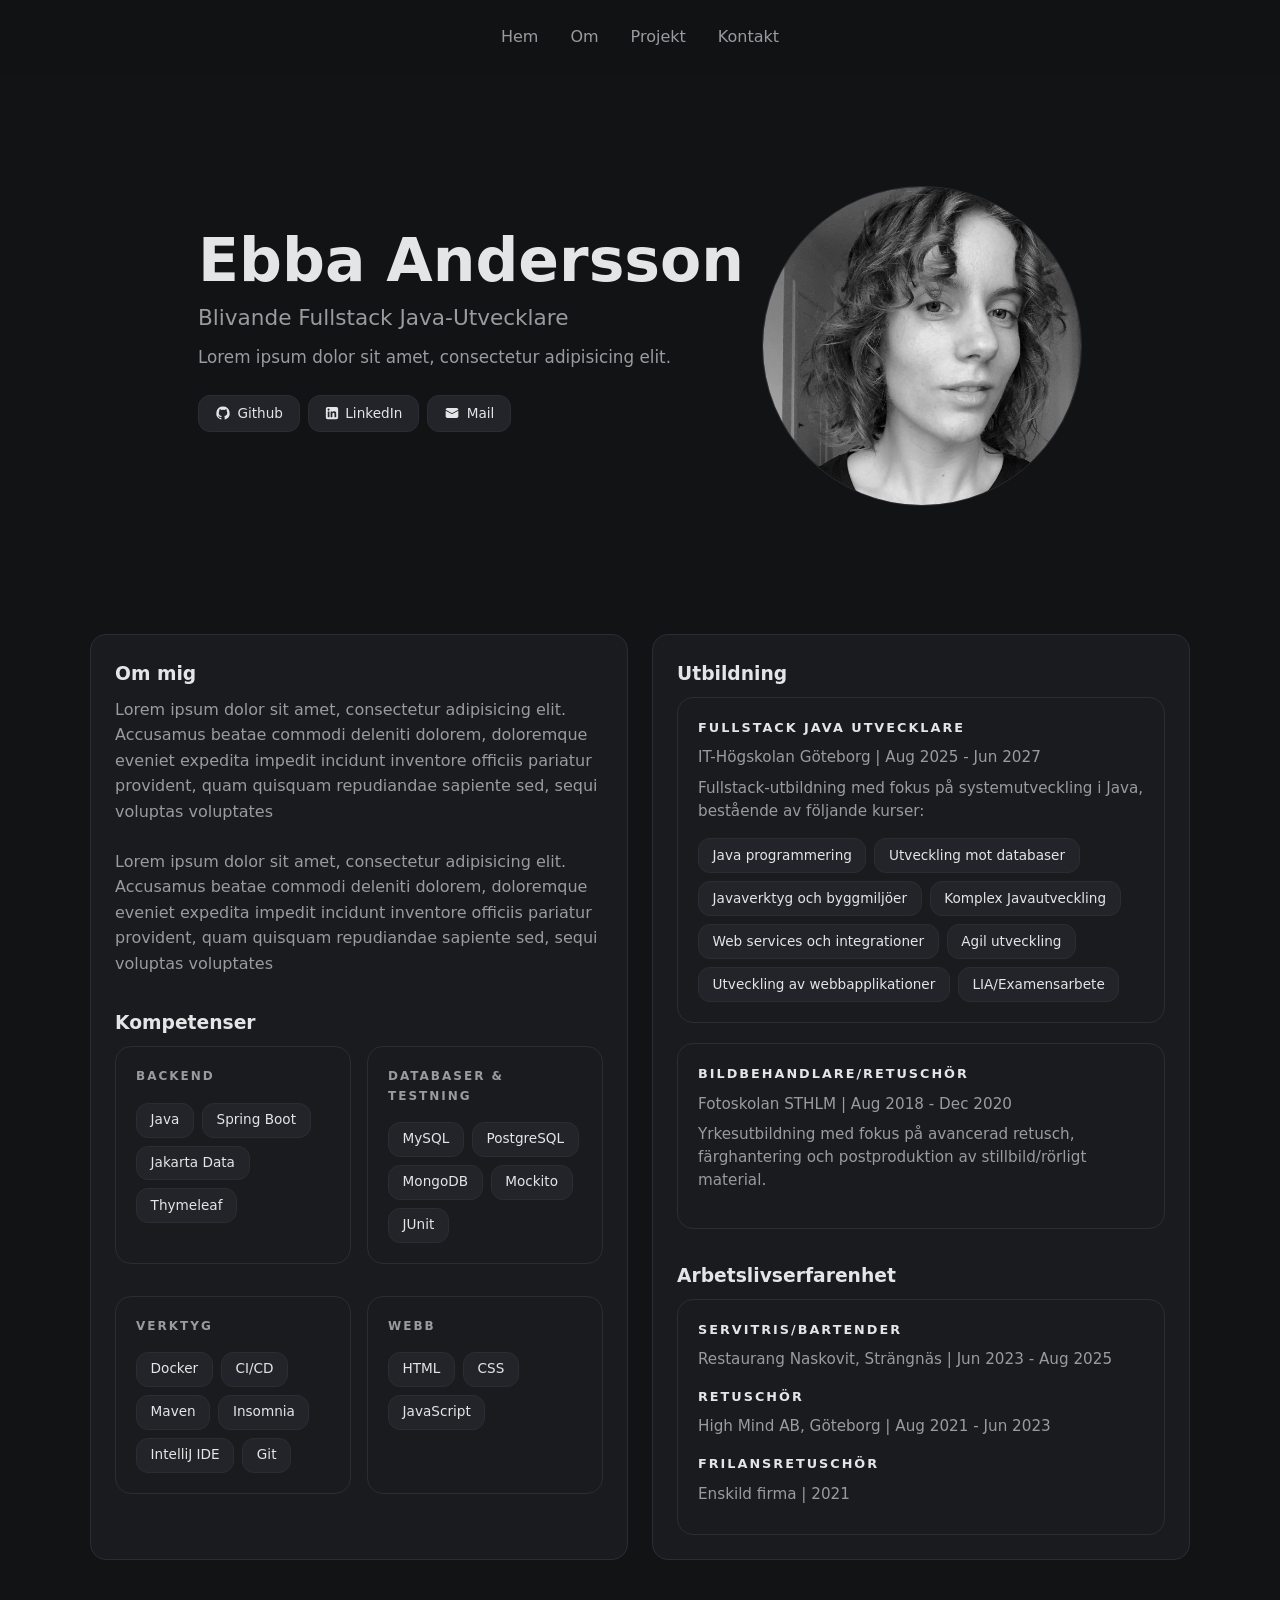
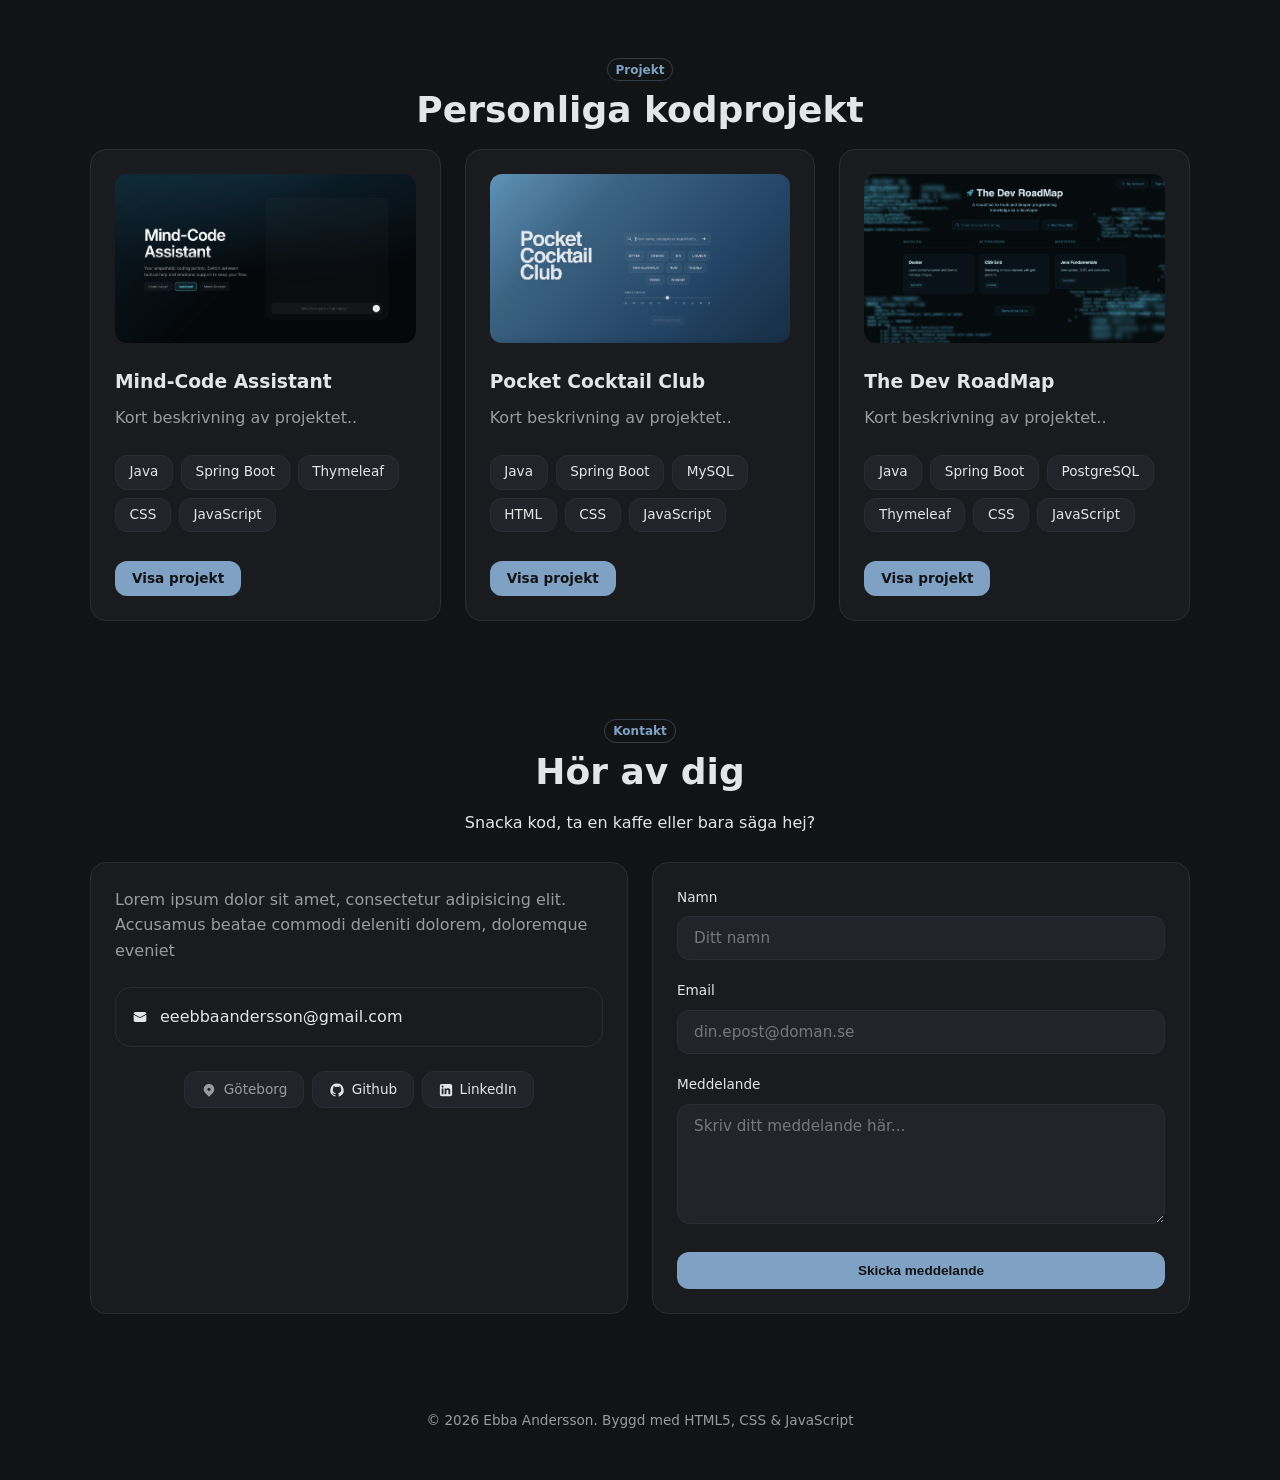
==== index.html @ 7ce4b530 "styling: Add profile picture, blue accent color and adjust layout to better fit each device" ====
<!DOCTYPE html>
<html lang="sv">
<head>
    <meta charset="UTF-8">
    <meta name="viewport" content="width=device-width, initial-scale=1.0">
     <link rel="stylesheet" type="text/css" href="css/index.css">
     <script src="js/script.js" defer></script>
    <title>Ebba Andersson | Portfolio</title>
</head>
<body>

      <!-- NAVIGATION -->
    <header class="main-header">
        <nav>
                <a href="#hero">Hem</a>
                <a href="#about">Om</a>
                <a href="#projects">Projekt</a>
                <a href="#contact">Kontakt</a>
        </nav>
    </header>
      

    <main>
    <!-- HERO SECTION -->
<section id="hero">
    <div class="hero-container">

        <!-- HERO INFO -->
        <div class="hero-info">
            <h1>Ebba Andersson</h1>
            <h3 class="hero-title">Blivande Fullstack Java-Utvecklare</h3>
            <p>Lorem ipsum dolor sit amet, consectetur adipisicing elit.</p>
            
            <div class="hero-links">
                <a href="https://github.com/eeebbaandersson" target="_blank" rel="noopener" class="btn">
                    <span class="github-icon"></span>
                    <span>Github</span>
                </a>
                <a href="https://www.linkedin.com/in/ebba-andersson-80769a1a0/" target="_blank" rel="noopener" class="btn">
                    <span class="linkedIn-icon"></span>
                    <span>LinkedIn</span>
                </a>
                <a href="mailto:eeebbaandersson@gmail.com" class="btn">
                    <span class="mail-icon"></span>
                    <span>Mail</span>
                </a>
            </div>
        </div>

        <!-- HERO IMAGE-->
        <div class="hero-img">
            <img src="./images/IMG_0667.jpeg" alt="Ebba Andersson">
        </div>
    </div>
</section>
    

    <!-- PROFILE / SKILLS -->
    <section id="about">
        <div class="about-grid">

            <div class="about-container">

            <!-- Profile-->
            <article class="about-card">
                <h3>Om mig</h3>
                <p>Lorem ipsum dolor sit amet, consectetur adipisicing elit. Accusamus beatae commodi deleniti dolorem, doloremque eveniet expedita impedit incidunt inventore officiis pariatur provident, quam quisquam repudiandae sapiente sed, sequi voluptas voluptates</p>
                
                <p>Lorem ipsum dolor sit amet, consectetur adipisicing elit. Accusamus beatae commodi deleniti dolorem, doloremque eveniet expedita impedit incidunt inventore officiis pariatur provident, quam quisquam repudiandae sapiente sed, sequi voluptas voluptates</p>
            </article>

    
             <!-- Färdigheter/Techstack-->
              <h3>Kompetenser</h3>
            <div class="skills-wrapper">
            
                <article class="skill-category">
                    <h4>Backend</h4>
                    <ul class="tag-list">
                        <li>Java</li>
                        <li>Spring Boot</li>
                        <li>Jakarta Data</li>
                        <li>Thymeleaf</li>
                    </ul>
                </article>

                <article class="skill-category">
                    <h4>Databaser & Testning</h4>
                    <ul class="tag-list">
                        <li>MySQL</li>
                        <li>PostgreSQL</li>
                        <li>MongoDB</li>
                         <li>Mockito</li>
                        <li>JUnit</li>
                    </ul>
                </article>

                <article class="skill-category">
                    <h4>Verktyg</h4>
                    <ul class="tag-list">
                        <li>Docker</li>
                        <li>CI/CD</li>
                        <li>Maven</li>
                        <li>Insomnia</li>
                        <li>IntelliJ IDE</li>
                         <li>Git</li>
                    </ul>
                </article>

                 <article class="skill-category">
                    <h4>Webb</h4>
                    <ul class="tag-list">
                        <li>HTML</li>
                        <li>CSS</li>
                         <li>JavaScript</li>
                    </ul>
                </article>

            </div>
        </div>

         <!-- Utbildning -->
            <div class="about-container">
                <h3>Utbildning</h3>

                <article class="education-card">
                 <h4>Fullstack Java Utvecklare</h4>
                 <p class="education-title">IT-Högskolan Göteborg | Aug 2025 - Jun 2027</p>
                 <p class="education-desc">Fullstack-utbildning med fokus på systemutveckling i Java, bestående av följande kurser:
                 </p>

                 <ul class="tag-list">
                    <li>Java programmering</li>
                    <li>Utveckling mot databaser</li>
                    <li>Javaverktyg och byggmiljöer</li>
                    <li>Komplex Javautveckling</li>
                    <li>Web services och integrationer</li>
                    <li>Agil utveckling</li>
                    <li>Utveckling av webbapplikationer</li>
                
                    <li>LIA/Examensarbete</li>
                 </ul>
               </article>
                
               <article class="education-card">
                <h4>Bildbehandlare/Retuschör</h4>
                <p class="education-title">Fotoskolan STHLM | Aug 2018 - Dec 2020</p>
                <p class="education-desc">Yrkesutbildning med fokus på avancerad retusch, färghantering och postproduktion av stillbild/rörligt material. </p>
               </article>

                <h3>Arbetslivserfarenhet</h3>
                
                <article class="work-card">
                    <div class="work-item">
                        <h4>Servitris/Bartender</h4>
                        <p class="work-desc">Restaurang Naskovit, Strängnäs | Jun 2023 - Aug 2025</p>
                    </div>
                    <div class="work-item">
                        <h4>Retuschör</h4>
                        <p class="work-desc">High Mind AB, Göteborg | Aug 2021 - Jun 2023</p>
                    </div>
                    <div class="work-item">
                        <h4>Frilansretuschör</h4>
                        <p class="work-desc">Enskild firma | 2021</p>
                    </div>
                </article> 
          </div>
            
        </div>
    </section>

    <!-- PROJECTS -->
    <section id="projects">
        <p class="section-badge">Projekt</p>
        <h2>Personliga kodprojekt</h2>
    <div id="project-grid" class="project-grid">
        
    </div> 
    </section>

    <!-- CONTACT -->
    <section id="contact">
        <p class="section-badge">Kontakt</p>
        <h2>Hör av dig</h2>
        <p>Snacka kod, ta en kaffe eller bara säga hej?</p>
        <br>
        <div class="contact-container">

            <div class="contact-card">
                <p>Lorem ipsum dolor sit amet, consectetur adipisicing elit. Accusamus beatae commodi deleniti dolorem, doloremque eveniet</p>

                <a href="mailto:eeebbaandersson@gmail.com" class="info-container mail-link">
                   <span class="mail-icon"></span>
                   <span>eeebbaandersson@gmail.com</span>
                </a>
                   
             <div class="contact-links">
                <span class="location-tag">
                <span class="location-icon"></span>
                <span>Göteborg</span>
                 </span>
               <a href="https://github.com/eeebbaandersson" target="_blank" rel="noopener" class="btn">
                <span class="github-icon"></span>
                <span>Github</span>
                </a>
               <a href="https://www.linkedin.com/in/ebba-andersson-80769a1a0/" target="_blank" rel="noopener" class="btn">
                <span class="linkedIn-icon"></span>
                <span>LinkedIn</span>
             </a>

             </div>
        </div>
            
            <div class="contact-card">
                <form id="contact-form" class="contact-form" novalidate>
                    <div class="form-group">
                        <label for="name">Namn</label>
                        <input type="text" id="name" placeholder="Ditt namn">
                        <span class="error-message" id="name-message"></span>
                    </div>

                    <div class="form-group">
                        <label for="email">Email</label>
                        <input type="email" id="email" name="email" placeholder="din.epost@doman.se">
                        <span class="error-message" id="email-error"></span>
                    </div>

                    <div class="form-group">
                        <label for="message">Meddelande</label>
                        <textarea id="message" name="message" rows="5" placeholder="Skriv ditt meddelande här..."></textarea>
                         <span class="error-message" id="message-error"></span>
                    </div>

                    <button type="submit" class="btn">Skicka meddelande</button>
                </form>
            </div>
            
        </div>
    </section>

    </main>

   
    <footer>
        <p>&copy; 2026 Ebba Andersson. Byggd med HTML5, CSS & JavaScript</p>
    </footer>


    <script src="js/main.js"></script>
</body>
</html>
---- css/index.css ----
:root {
    --bg-main: #121315;        
    --bg-card: #1a1b1e;         
    --bg-tag: #22242a;          
    --text-primary: #e4e5e7;    
    --text-muted: #9a9b9e;      
    --border-subtle: #2b2d33;   
    --border-accent: #3b3d45;  
    
    --accent-blue: #7EA1C4;
    --accent-blue-hover: #98B8DB;
    
    --border-radius-card: 16px;
    --border-radius-tag: 12px;
    --font-main: 'Inter', system-ui, -apple-system, sans-serif;
}

* {
    box-sizing: border-box;
    margin: 0;
    padding: 0;
}

html {
    scroll-behavior: smooth;
    scroll-padding-top: 180px;
}

body {
    width: 100%;
    background-color: var(--bg-main);
    color: var(--text-primary);
    font-family: var(--font-main);
    line-height: 1.6;   
}

h2 {
    font-size: 2.25rem;
    margin-bottom: 10px;
}

h3 {
    margin-bottom: 0.5rem;
}


section {
    padding: 3rem 1rem;
    text-align: center;
}

.main-header {
    position: sticky;
    top: 0;
    z-index: 100;

    background-color: rgba(18, 19, 21, 0.85);
    backdrop-filter: blur(8px);
    -webkit-backdrop-filter: blur(8px);
}


nav {
    display: flex;
    flex-direction: column;
    align-items: center;
    gap: 0.75rem;
    padding: 1.5rem 0;
}

nav a {
    text-decoration: none;   
    font-size: 1rem;
    color: var(--text-muted);
    transition: color 0.2s ease;
}

nav a:hover {
    color: var(--accent-blue);
}


.hero-container {
    width: 90%;
    max-width: 1100px;
    margin: 0px auto;
    padding: 2rem 0;
    display: flex;
    flex-direction: column;
    align-items: center;
    gap: 2rem;
    text-align: center;
}

.hero-info {
    width: 100%;
}

.hero-container h1 {
    font-size: 3rem;
    margin-bottom: 0.25rem;
}

.hero-container h3 {
    color: var(--text-muted);
    font-weight: 500;
}

.hero-container p {
    color: var(--text-muted);
}

.hero-links {
    display: flex;
    flex-wrap: wrap;
    justify-content: center;
    margin-top: 1.5rem;
    gap: 0.5rem;
}

.hero-img {
    display: flex;
    justify-content: center;
    align-items: center;
    flex-shrink: 0;
    margin-bottom: -2rem;
}

.hero-img img {
    width: 220px;
    height: 220px;
    object-fit: cover;
    object-position: top center;
    border-radius: 50%;
    border: 1px solid var(--border-subtle);
    flex-shrink: 0;
}


.btn, .location-tag, .project-link {
    display: inline-flex;
    align-items: center;
    justify-content: center;
    gap: 0.4rem;
    padding: 0.6rem 1rem;
    background-color: var(--bg-tag);
    color: var(--text-primary);
    border: 1px solid var(--border-subtle);
    border-radius: var(--border-radius-tag);
    text-decoration: none;
    font-size: 0.85rem;
    font-weight: 500;
    line-height: 1;
    transition: all 0.2s ease;
}

.project-card {
    display: flex;
    flex-direction: column;
}

.project-link {
    background-color: var(--accent-blue);
    color: #121315;
    border: 1px solid transparent;
    font-weight: 600;
    margin-top: auto;
    align-self: flex-start;
    margin-top: 1.8rem;
}

.project-link:hover {
    background-color: var(--accent-blue-hover);
    border-color: transparent;
    transition: all 0.2s ease;
}

.section-badge {
    display: inline-block;
    align-items: center;
    justify-content: center;
    padding: 0.3rem 0.5rem;
    background-color: transparent;
    color: var(--accent-blue);
    border: 1px solid var(--border-subtle);
    border-color: rgba(126, 161, 196, 0.3);
    border-radius: 9999px;
    font-size: 0.75rem;
    font-weight: 600;
    line-height: 1;
    cursor: default;
}

.location-tag {
    cursor: default;
    color: var(--text-muted);
}

.location-icon {
     display: block;
    width: 16px;
    height: 16px;
    flex-shrink: 0;
    background-color: var(--text-muted);
    mask: url('../icons/location.svg') no-repeat center;
    -webkit-mask: url('../icons/location.svg') no-repeat center;
    mask-size: contain;
}

.github-icon {
    display: block;
    width: 16px;
    height: 16px;
    flex-shrink: 0;
    background-color: var(--text-primary);
    mask: url('../icons/github.svg') no-repeat center;
    -webkit-mask: url('../icons/github.svg') no-repeat center;
    mask-size: contain;
}

.linkedIn-icon {
    display: block;
    width: 14px;
    height: 14px;
    flex-shrink: 0;
    background-color: var(--text-primary);
    mask: url('../icons/linkedIn.svg') no-repeat center;
    -webkit-mask: url('../icons/linkedIn.svg') no-repeat center;
    mask-size: contain;
}

.mail-icon {
       display: block;
    width: 16px;
    height: 16px;
    flex-shrink: 0;
    background-color: var(--text-primary);
    mask: url('../icons/mail.svg') no-repeat center;
     -webkit-mask: url('../icons/mail.svg') no-repeat center;
    mask-size: contain;
}

.btn:hover {
    border-color: var(--text-muted);
    background-color: #2a2c34;
    transition: all 0.2s ease;
}


.about-grid, .project-grid, .contact-container {
    width: 90%;
    max-width: 500px;
    margin: 0 auto;
    display: grid;
    grid-template-columns: 1fr;
    text-align: left;
    gap: 1.5rem;
}

.about-container, .project-card, .contact-card {
    background-color: var(--bg-card);
    border: 1px solid var(--border-subtle);
    padding: 1.5rem;
    border-radius: var(--border-radius-card);
}

.about-container h3:not(:first-child) {
    margin-top: 2rem;
}


.about-card p, .project-card p, .contact-card p {
     color: var(--text-muted);
     margin-bottom: 1.5rem;
}


.skill-category {
    background-color: transparent;
    border: 1px solid var(--border-subtle);
    border-radius: var(--border-radius-card);
    padding: 1.25rem;
    margin-bottom: 1rem; 
}

.skill-category h4 {
    font-size: 0.75rem;
    text-transform: uppercase;
    letter-spacing: 2px;
    color: var(--text-muted);
    margin-bottom: 1rem;
    font-weight: 600;
}

.skill-category:hover, .education-card:hover, .work-card:hover, .project-card:hover {
    border-color: var(--text-muted);
    transition: all 0.2s ease;
}

.tag-list {
    list-style: none;
    display: flex;
    flex-wrap: wrap;
    gap: 0.5rem;
}

.tag-list li {
    background-color: var(--bg-tag);
    color: var(--text-primary);
    border: 1px solid var(--border-subtle);
    padding: 0.35rem 0.85rem;
    border-radius: var(--border-radius-tag);
    font-size: 0.85rem;
    font-weight: 500;
}



.education-wrapper h3 {
    margin-bottom: 1.25rem;
}

.education-card, .work-card {
    background-color: transparent;
    border: 1px solid var(--border-subtle);
    border-radius: var(--border-radius-card);
    padding: 1.25rem;
    margin-bottom: 1.25rem;
}


.education-card:last-child,
.work-card:last-child {
    margin-bottom: 0;
}

.education-card h4, .work-card h4 {
    font-size: 0.8rem;
    text-transform: uppercase;
    letter-spacing: 2px;
    color: var(--text-primary);
    margin-bottom: 0.5rem;
    font-weight: 600;
}


.education-title, .work-desc {
    font-size: 0.95rem;
    color: var(--text-muted);
    margin-bottom: 0.5rem; 
    line-height: 1.5;  
}

.education-desc {
    font-size: 0.95rem;
     color: var(--text-muted);
    margin-bottom: 1rem; 
    line-height: 1.5;
}

.work-item {
    margin-bottom: 1rem;
}

.work-item:last-child {
    margin-bottom: 0;
}

.education-card:hover .education-title,
.work-card:hover .work-desc {
    color: var(--accent-blue);
    transition: color 0.2s ease;
}

.project-image-card {
    width: 100%;
    aspect-ratio: 16 / 9;
    border-radius: var(--border-radius-tag);
    overflow: hidden;
    background-color: var(--bg-tag);
    margin-bottom: 1.5rem;
}

.project-image-card img {
    width: 100%;
    height: 100%;
    object-fit: cover;
    object-position: top center;
    display: block;
}


.form-group {
    display: flex;
    flex-direction: column;
    margin-bottom: 1.25rem;
    text-align: left;
}

.info-container {
    display: flex;
    align-items: center;
    gap: 0.75rem;
    background-color: transparent;
    border: 1px solid var(--border-subtle);
    border-radius: var(--border-radius-card);
    padding: 1rem;
    margin-bottom: 1.25rem;
    color: var(--text-primary);
    text-decoration: none;
    transition: 0.2s ease;
}

.info-container:hover {
    border-color: var(--text-muted);
}

.info-container:hover .mail-icon {
    background-color: var(--accent-blue);
    transition: background-color 0.2s ease;
}

.contact-links {
    display: flex;
    justify-content: center;
    flex-wrap: nowrap;
    margin-top: 1.5rem;
    gap: 0.5rem;
}


.form-group label {
    font-size: 0.85rem;
    font-weight: 500;
    color: var(--text-primary);
    margin-bottom: 0.5rem;
}

.contact-form input {
    width: 100%;
    background-color: var(--bg-tag);
    border: 1px solid var(--border-subtle);
    border-radius: var(--border-radius-tag);
    padding: 0.75rem 1rem;
    color: var(--text-primary);
    font-family: inherit;
    font-size: 0.95rem;
    outline: none;
    transition: border-color 0.2s ease;
}

.contact-form textarea {
     width: 100%;
    background-color: var(--bg-tag);
    border: 1px solid var(--border-subtle);
    border-radius: var(--border-radius-tag);
    padding: 0.75rem 1rem;
    color: var(--text-primary);
    font-family: inherit;
    font-size: 0.95rem;
    outline: none;
    transition: border-color 0.2s ease;

    resize: vertical;
    min-height: 120px;

}

.contact-form input:focus,
.contact-form textarea:focus {
    border-color: var(--accent-blue);
}

.contact-form input::placeholder,
.contact-form textarea::placeholder {
    color: var(--text-muted);
    opacity: 0.7;
}

.contact-form .btn {
    background-color: var(--accent-blue);
    color: #121315;
    border: none;
    font-weight: 600;
    width: 100%;
    padding: 0.75rem;
    cursor: pointer;
    margin-top: 0.5rem;
}

.contact-form .btn:hover {
    background-color: var(--accent-blue-hover);
}


footer {
    text-align: center;
    padding: 3rem 0;
    color: var(--text-muted);
    font-size: 0.85rem;
}

/* Tablet */
@media screen and (min-width: 768px) {
    html {
        scroll-padding-top: 60px;
    }

    nav {
        flex-direction: row;
        justify-content: center;
        gap: 2rem;
    }

    .hero-container {
        flex-direction: row;
        justify-content: space-between;
        align-items: center;
        gap: 2rem;
        padding: 4rem 0;
        text-align: left;
        width: 85%;
        max-width: 800px;
    }

    .hero-info {
        flex: 1;
        max-width: none;
    }

    .hero-img img {
        width: 280px;
        height: 280px;
    }

    .hero-links {
        justify-content: flex-start;
    }

    .about-grid, .project-grid, .contact-container  {
        width: 85%;
        max-width: 800px;
    }

    .skills-wrapper {
        display: grid;
        grid-template-columns: repeat(2, 1fr);
        gap: 1rem;
    }

    
}

/* Desktop */
@media screen and (min-width: 1024px) {

    .hero-container {
        justify-content: center;
        gap: 4rem;
    }

    .hero-container h1 {
        font-size: 3.75rem;
        line-height: 1.1;
        margin-bottom: 0.5rem;
        white-space: nowrap;
    }

    .hero-container h3 {
        font-size: 1.35rem;
    }

    .hero-container p {
        font-size: 1.05rem;
    }

    .hero-info {
        flex: 0 1 auto;
        max-width: 500px;
    }

    .hero-img img {
        width: 320px;
        height: 320px;
    }

    .about-grid, .project-grid, .contact-container  {
        width: 100%;
        max-width: 1100px;
    }

    .about-grid {
        grid-template-columns: repeat(2, 1fr);
    }

    .project-grid {
        grid-template-columns: repeat(3, 1fr);
    }

    .contact-container {
        grid-template-columns: repeat(2, 1fr);

    }
}
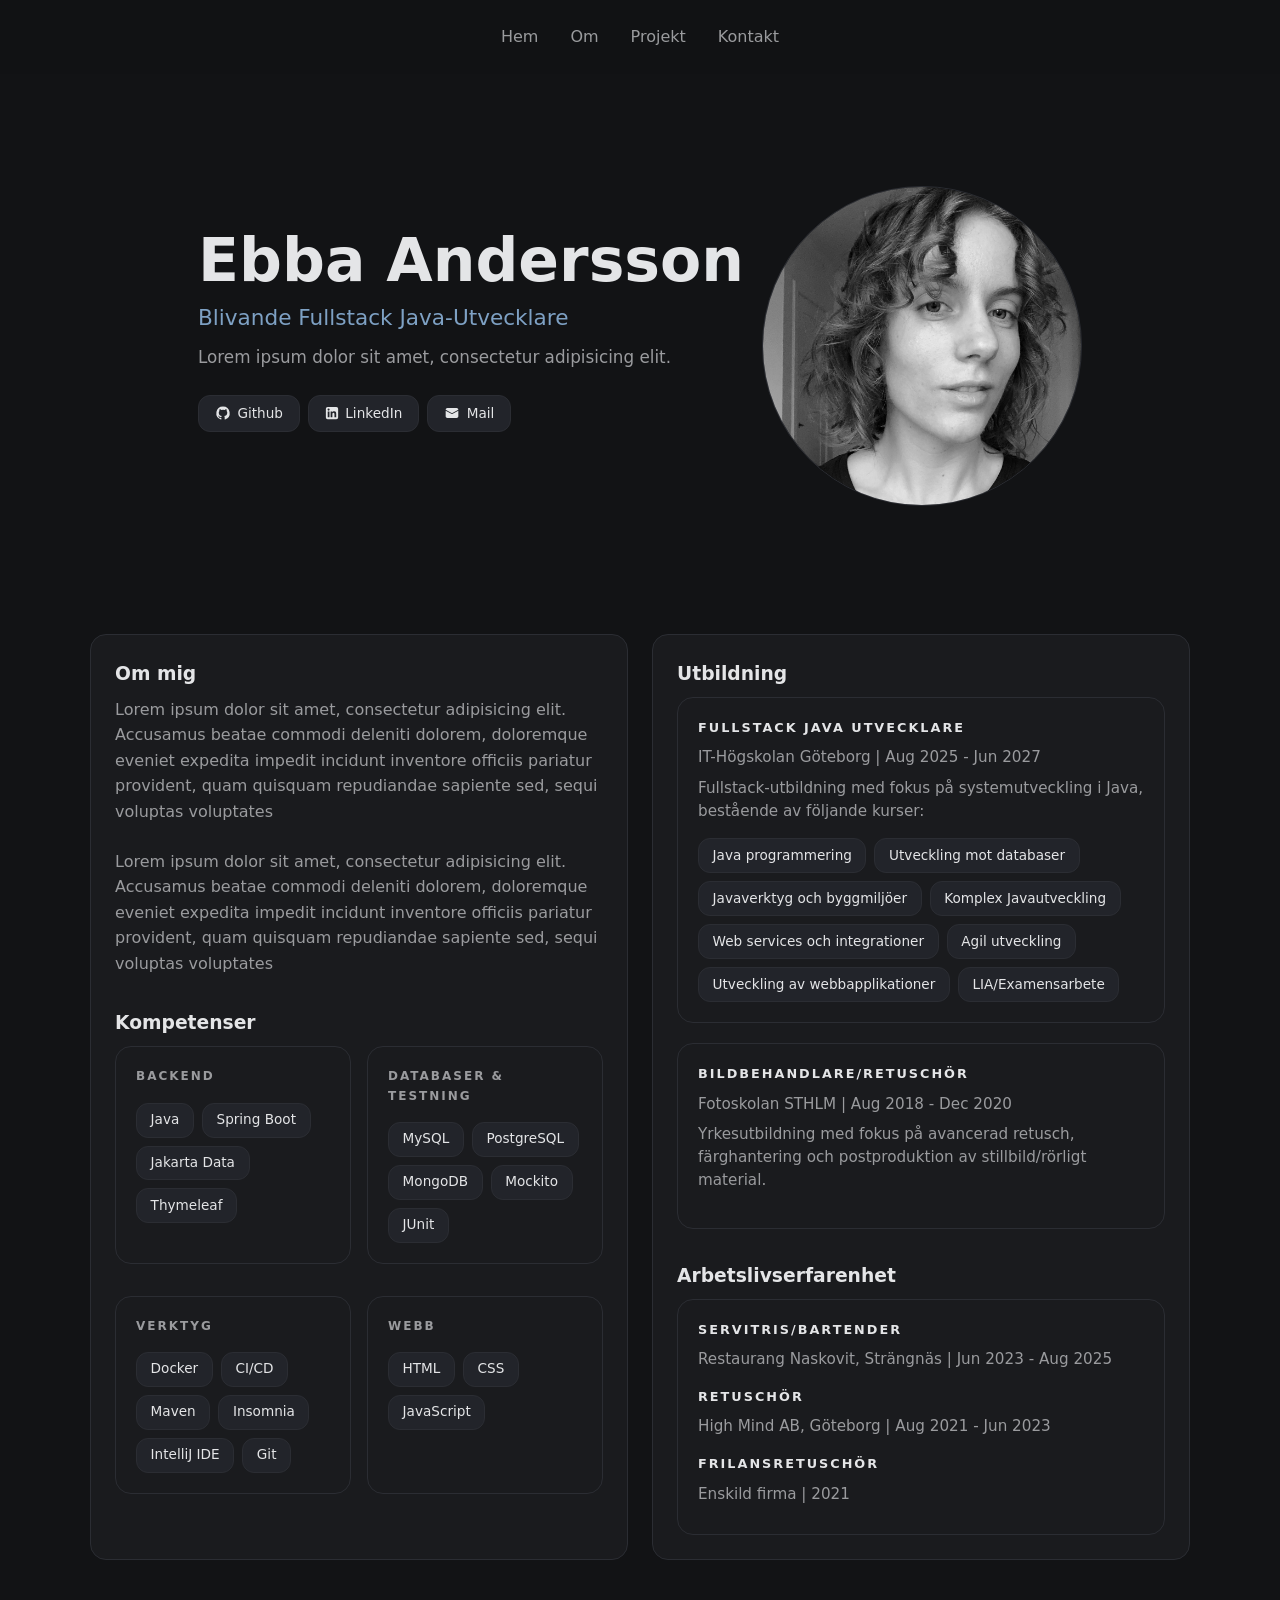
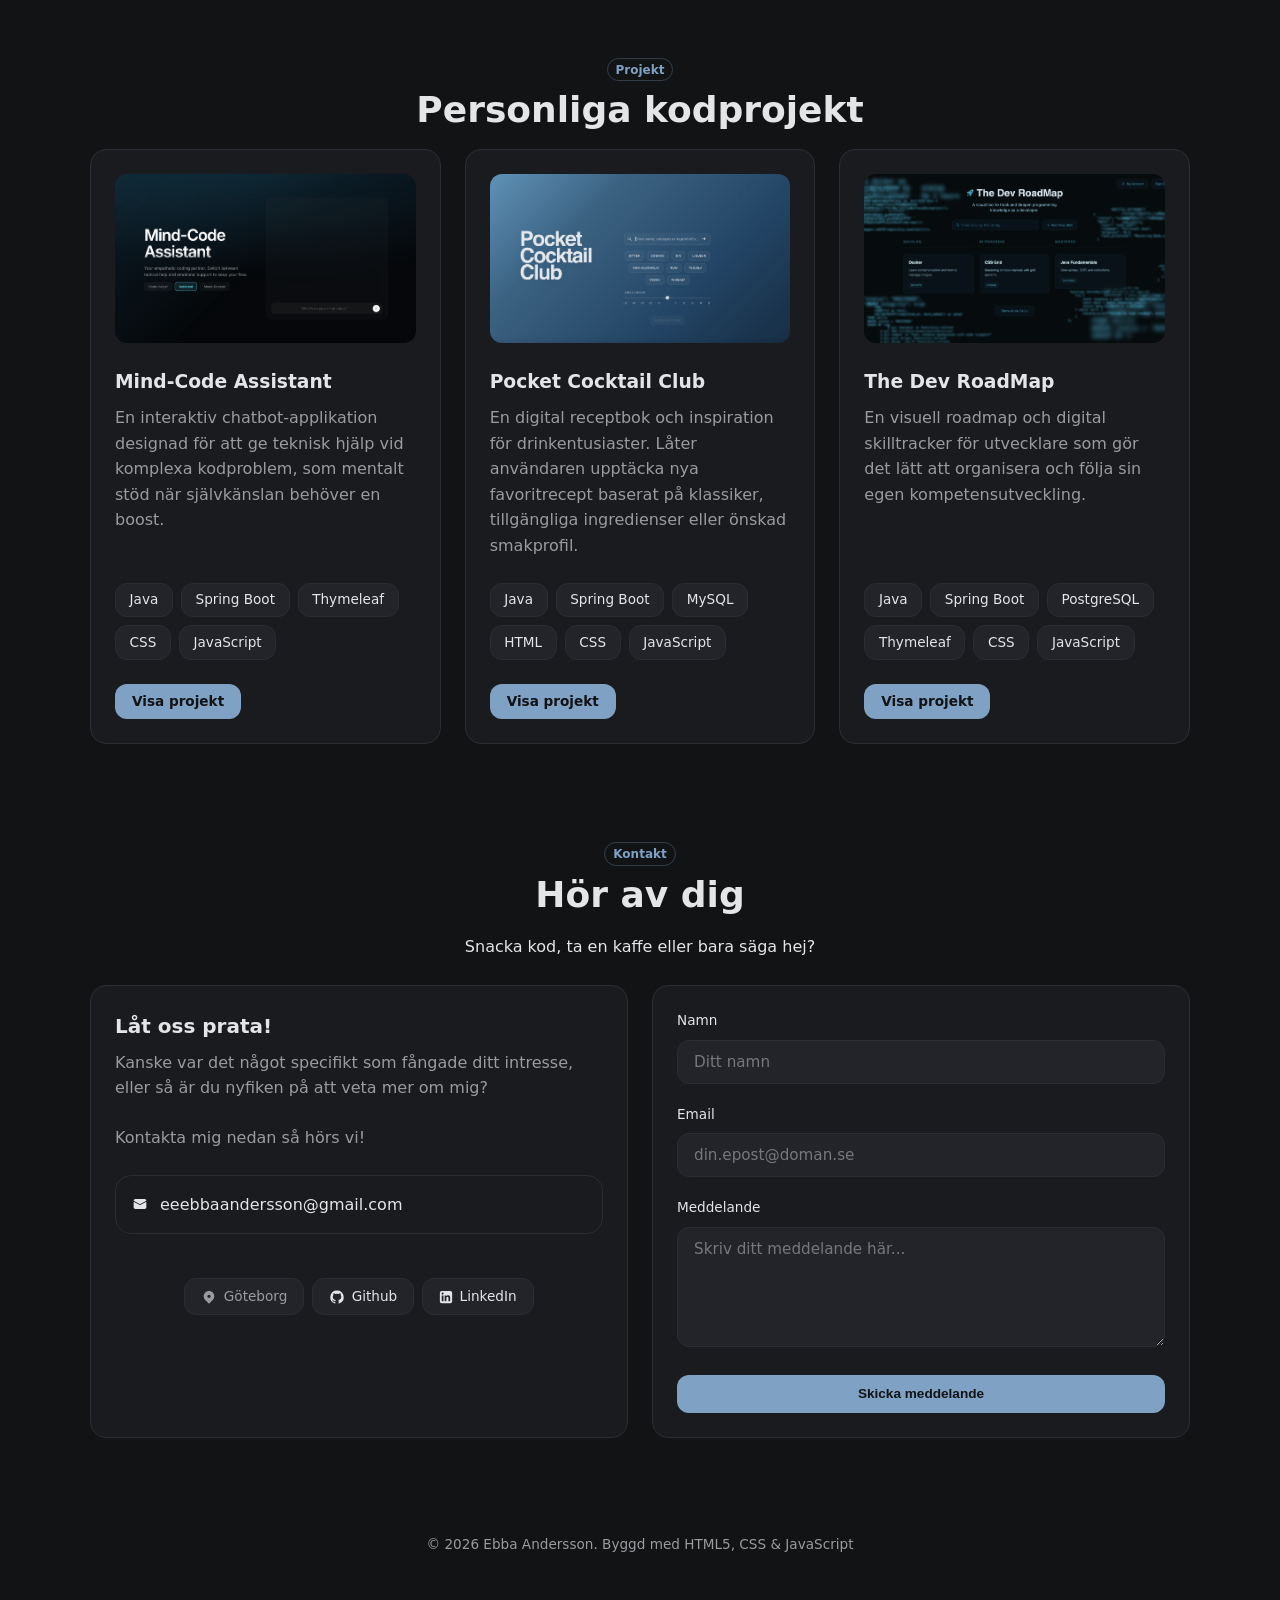
==== commit e9abcde5: "style: update contact section, add blue accent to hero section and refine short project descriptions" ====
--- a/index.html
+++ b/index.html
@@ -187,7 +187,9 @@
         <div class="contact-container">
 
             <div class="contact-card">
-                <p>Lorem ipsum dolor sit amet, consectetur adipisicing elit. Accusamus beatae commodi deleniti dolorem, doloremque eveniet</p>
+                <h3>Låt oss prata!</h3>
+                <p>Kanske var det något specifikt som fångade ditt intresse, eller så är du nyfiken på att veta mer om mig?</p>
+                <p>Kontakta mig nedan så hörs vi!</p>
 
                 <a href="mailto:eeebbaandersson@gmail.com" class="info-container mail-link">
                    <span class="mail-icon"></span>
--- a/css/index.css
+++ b/css/index.css
@@ -102,7 +102,7 @@
 }
 
 .hero-container h3 {
-    color: var(--text-muted);
+    color: var(--accent-blue);
     font-weight: 500;
 }
 
@@ -164,9 +164,8 @@
     color: #121315;
     border: 1px solid transparent;
     font-weight: 600;
-    margin-top: auto;
     align-self: flex-start;
-    margin-top: 1.8rem;
+    margin-top: 0;
 }
 
 .project-link:hover {
@@ -268,10 +267,36 @@
     margin-top: 2rem;
 }
 
-
-.about-card p, .project-card p, .contact-card p {
+.contact-card {
+    display: flex;
+    flex-direction: column;
+}
+
+.contact-card h3 {
+    color: var(--text-primary);
+    font-size: 1.25rem;
+    margin-bottom: 0.5rem;
+}
+
+
+.about-card p, .contact-card p {
      color: var(--text-muted);
      margin-bottom: 1.5rem;
+}
+
+
+.project-card p {
+    color: var(--text-muted);
+    margin-bottom: 1.5rem;
+    flex-grow: 1;
+   
+}
+
+.project-card .tag-list {
+    margin-top: auto;
+    margin-bottom: 1.5rem;
+    
+
 }
 
 
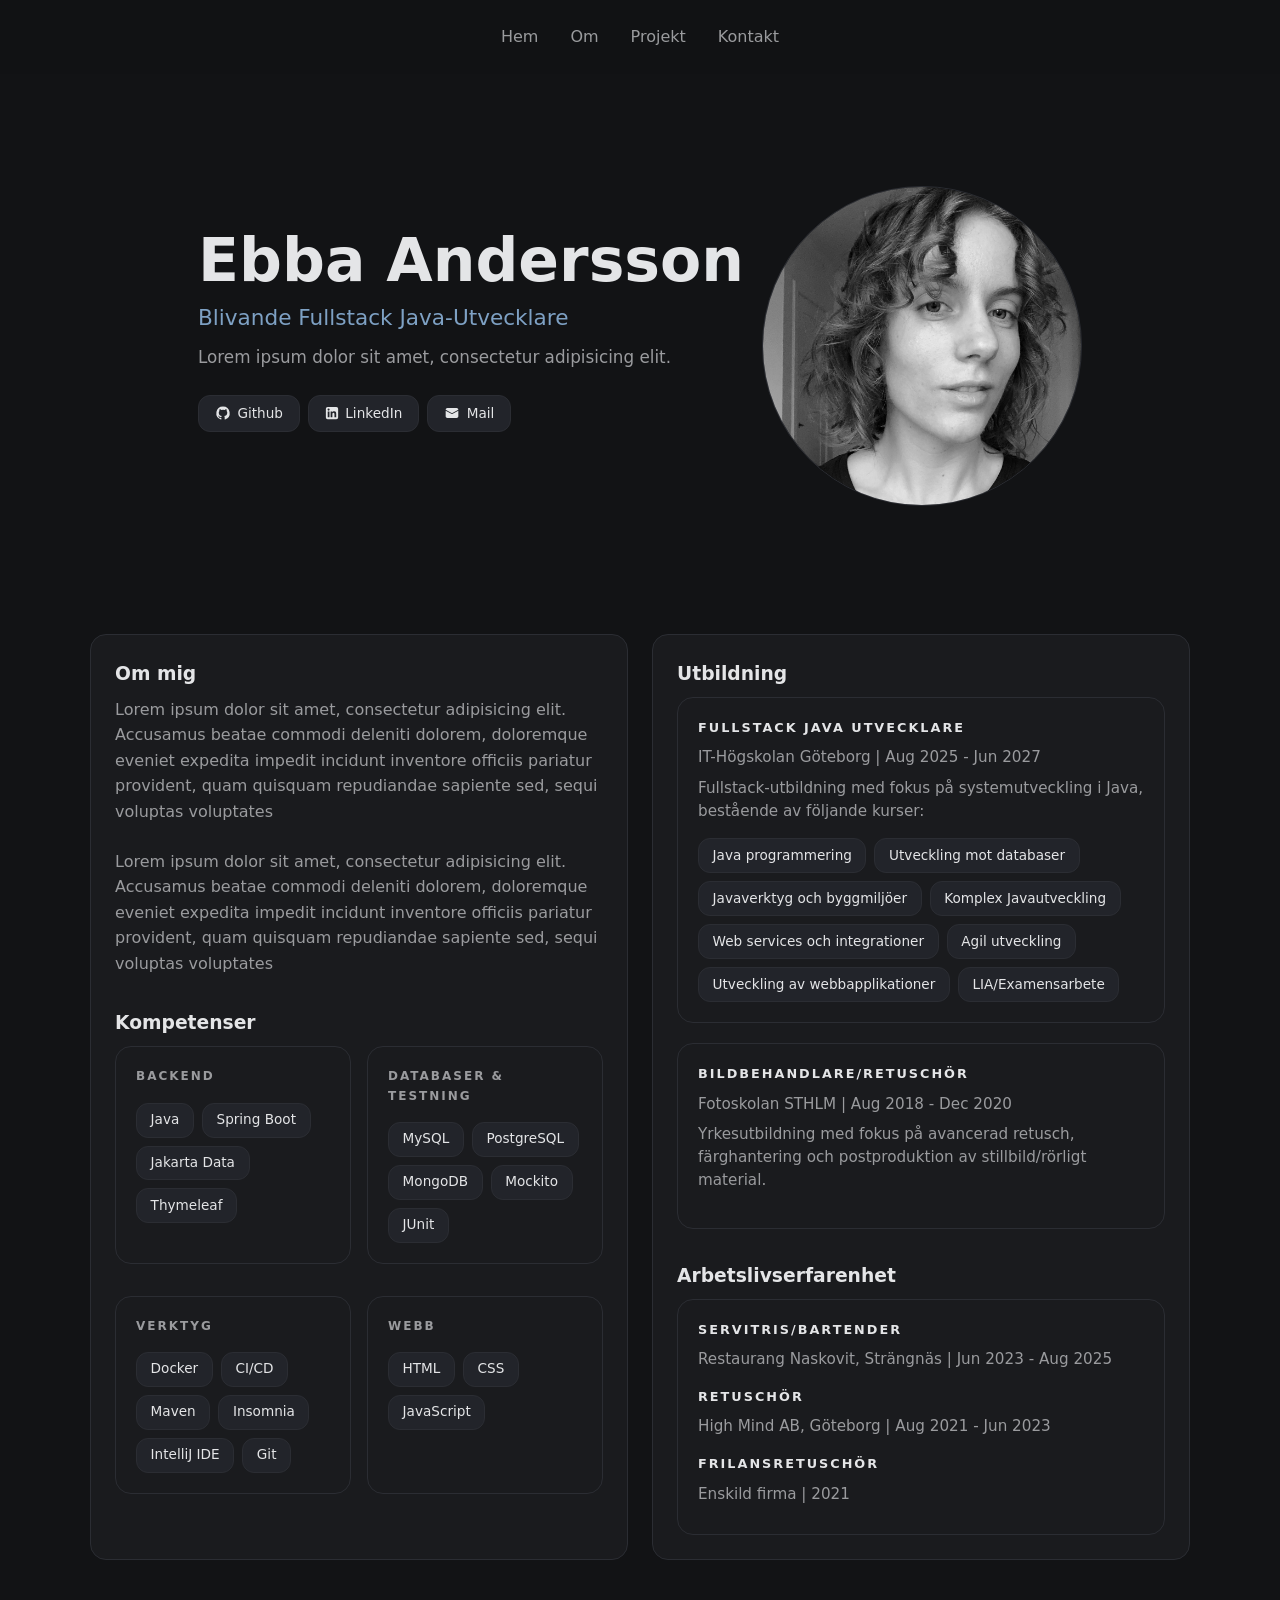
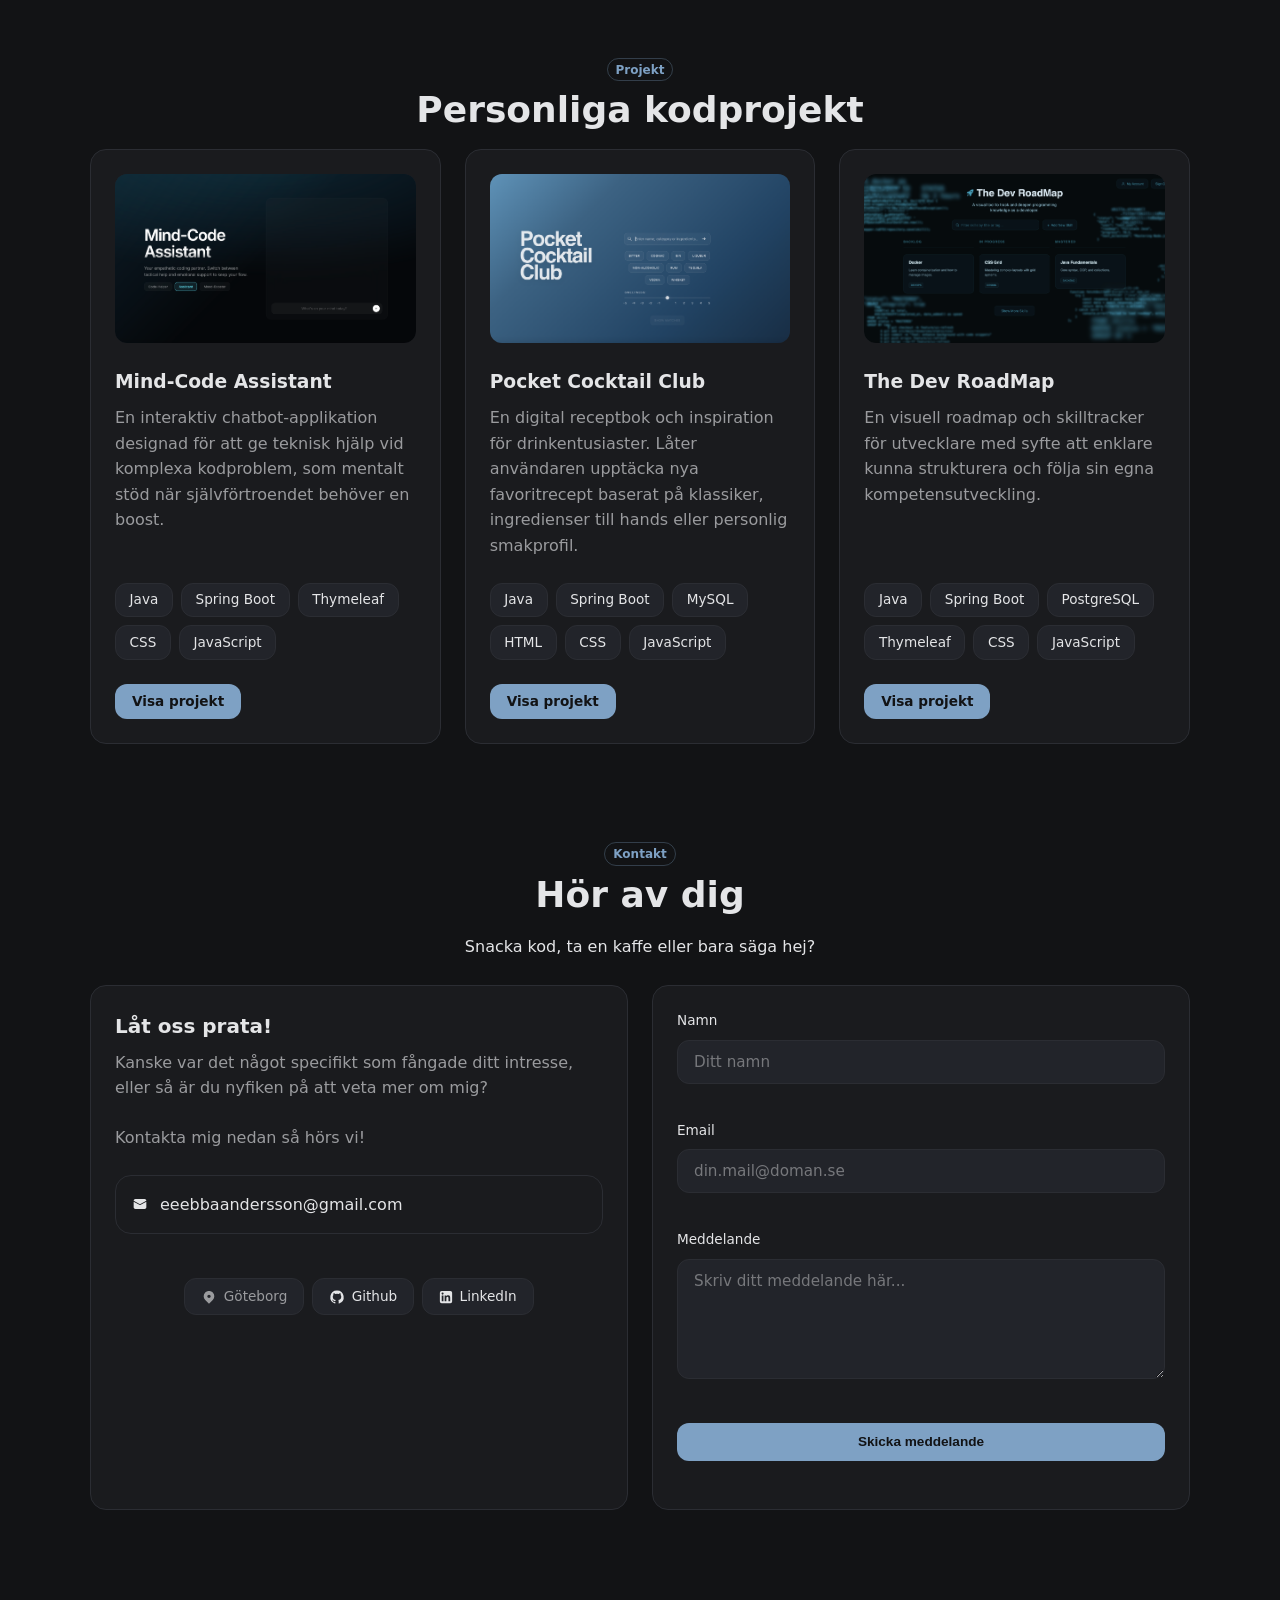
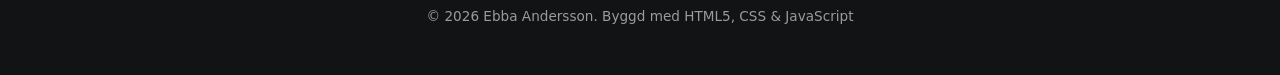
==== commit 8370213c: "feat: add JavaScript validation to fields in contact form and update short project descriptions" ====
--- a/index.html
+++ b/index.html
@@ -214,16 +214,16 @@
         </div>
             
             <div class="contact-card">
-                <form id="contact-form" class="contact-form" novalidate>
+                <form id="contact-form" class="contact-form" method="post" action="">
                     <div class="form-group">
                         <label for="name">Namn</label>
                         <input type="text" id="name" placeholder="Ditt namn">
-                        <span class="error-message" id="name-message"></span>
+                        <span class="error-message" id="name-error"></span>
                     </div>
 
                     <div class="form-group">
                         <label for="email">Email</label>
-                        <input type="email" id="email" name="email" placeholder="din.epost@doman.se">
+                        <input type="email" id="email" name="email" placeholder="din.mail@doman.se">
                         <span class="error-message" id="email-error"></span>
                     </div>
 
@@ -234,6 +234,7 @@
                     </div>
 
                     <button type="submit" class="btn">Skicka meddelande</button>
+                    <p id="form-status" class="success-message"></p>
                 </form>
             </div>
             
--- a/css/index.css
+++ b/css/index.css
@@ -295,10 +295,8 @@
 .project-card .tag-list {
     margin-top: auto;
     margin-bottom: 1.5rem;
-    
-
-}
-
+
+}
 
 .skill-category {
     background-color: transparent;
@@ -517,6 +515,23 @@
     background-color: var(--accent-blue-hover);
 }
 
+.error-message {
+    color: var(--text-muted);
+    font-size: 0.9rem;
+    font-weight: 500;
+    margin-top: 1rem;
+    text-align: left;
+
+}
+
+.success-message {
+    color: var(--accent-blue);
+    font-size: 0.9rem;
+    font-weight: 500;
+    margin-top: 1rem;
+    text-align: center;
+}
+
 
 footer {
     text-align: center;
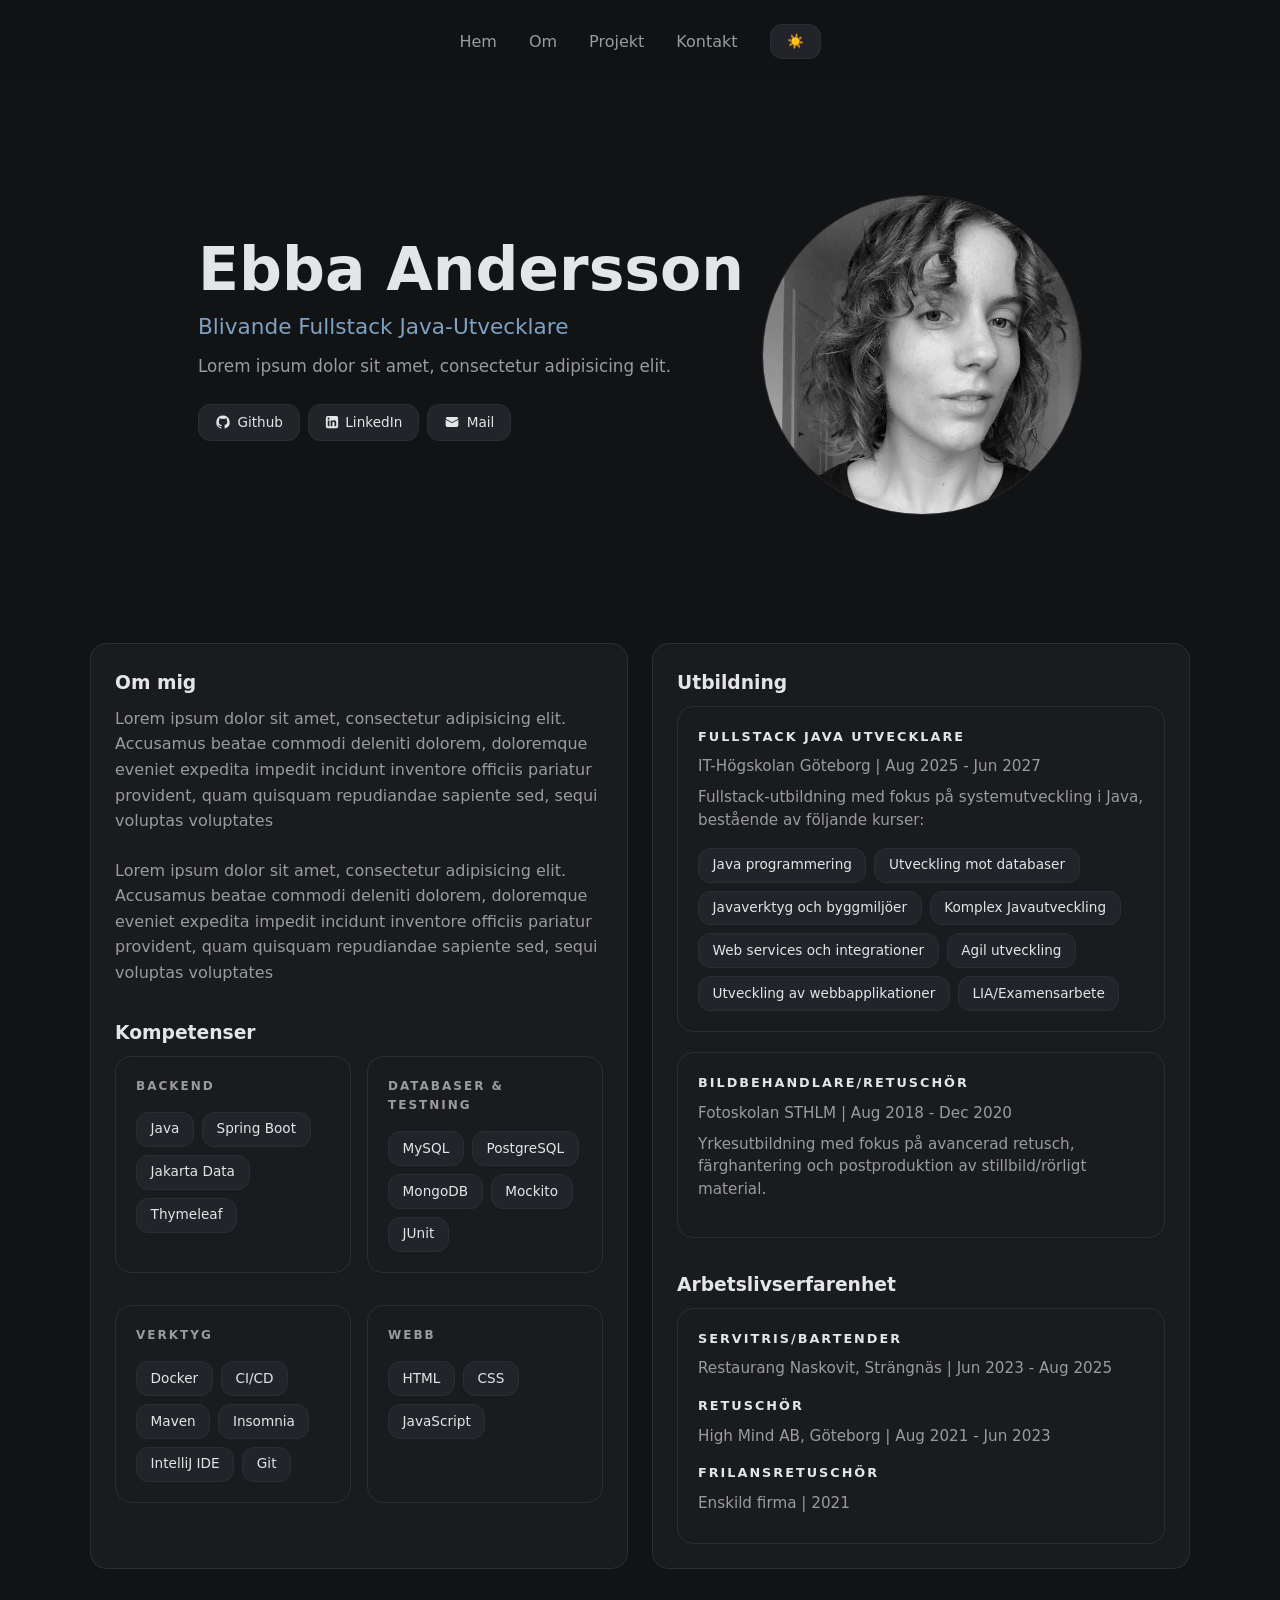
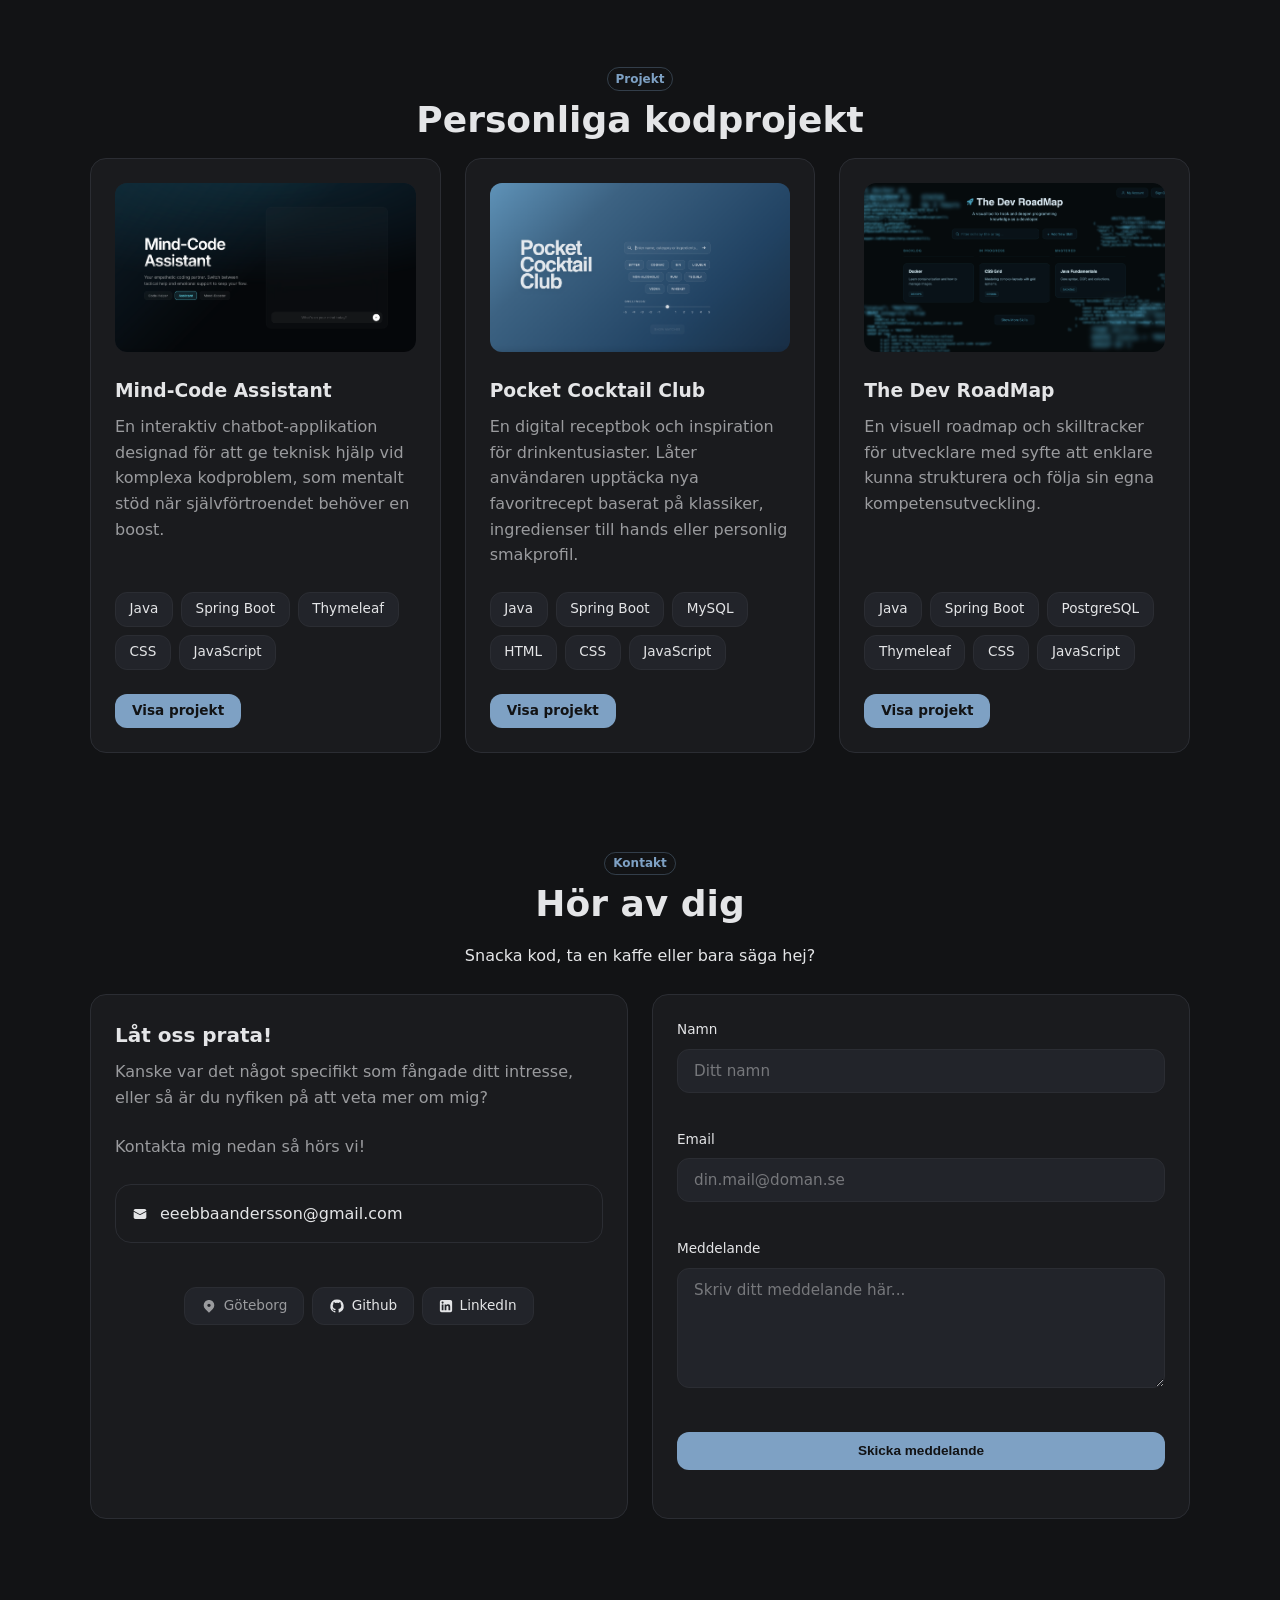
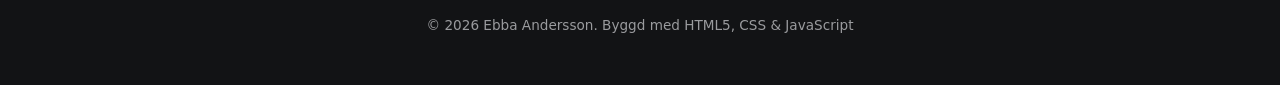
==== commit cc90d1fc: "feat: add light/dark mode toggle functionality to index/project page using localStorage" ====
--- a/index.html
+++ b/index.html
@@ -4,7 +4,6 @@
     <meta charset="UTF-8">
     <meta name="viewport" content="width=device-width, initial-scale=1.0">
      <link rel="stylesheet" type="text/css" href="css/index.css">
-     <script src="js/script.js" defer></script>
     <title>Ebba Andersson | Portfolio</title>
 </head>
 <body>
@@ -16,6 +15,9 @@
                 <a href="#about">Om</a>
                 <a href="#projects">Projekt</a>
                 <a href="#contact">Kontakt</a>
+                <button id="theme-toggle" class="btn" aria-label="Växla tema">
+                  <span id="theme-icon">☀️</span>
+                </button>
         </nav>
     </header>
       
@@ -249,6 +251,7 @@
     </footer>
 
 
+    <script src="js/theme.js"></script>
     <script src="js/main.js"></script>
 </body>
 </html>
--- a/css/index.css
+++ b/css/index.css
@@ -1,19 +1,57 @@
 :root {
-    --bg-main: #121315;        
+    --bg-main: #121315;   
+    --bg-main-header:#121315d9;  
+
     --bg-card: #1a1b1e;         
     --bg-tag: #22242a;          
     --text-primary: #e4e5e7;    
     --text-muted: #9a9b9e;      
     --border-subtle: #2b2d33;   
     --border-accent: #3b3d45;  
-    
     --accent-blue: #7EA1C4;
     --accent-blue-hover: #98B8DB;
-    
+    --bg-btn-hover: #2a2c34;
+    --border-btn-hover: var(--text-muted);
+
     --border-radius-card: 16px;
     --border-radius-tag: 12px;
     --font-main: 'Inter', system-ui, -apple-system, sans-serif;
 }
+
+body.light-mode {
+    --bg-main: #f8f9fa;
+    --bg-main-header:#f8f9fad9;  
+
+    --bg-card: #ffffff;
+    --bg-tag: #e9ecef;
+    --text-primary: #1a1b1e;
+    --text-muted: #6c757d;
+    --border-subtle: #dee2e6;
+    --border-accent: #ced4da;
+    
+    --bg-btn-hover: #e2e8f0;
+    --border-btn-hover: var(--border-accent);
+    
+    --accent-blue: #7da5d3;
+    --accent-blue-hover: #9bbbe2;
+}
+
+body.light-mode {
+    --bg-main: #f8f9fa;
+    --bg-card: #ffffff;
+    --bg-tag: #e9ecef;
+    --text-primary: #1a1b1e;
+    --text-muted: #6c757d;
+    --border-subtle: #dee2e6;
+    --border-accent: #ced4da;
+    
+    --bg-btn-hover: #e2e8f0;
+    --border-btn-hover: var(--border-accent);
+    
+    --accent-blue: #7da5d3;
+    --accent-blue-hover: #9bbbe2;
+}
+
 
 * {
     box-sizing: border-box;
@@ -54,7 +92,7 @@
     top: 0;
     z-index: 100;
 
-    background-color: rgba(18, 19, 21, 0.85);
+    background-color: var(--bg-main-header);
     backdrop-filter: blur(8px);
     -webkit-backdrop-filter: blur(8px);
 }
@@ -240,8 +278,8 @@
 }
 
 .btn:hover {
-    border-color: var(--text-muted);
-    background-color: #2a2c34;
+    border-color: var(--border-btn-hover);
+    background-color: var(--bg-btn-hover);
     transition: all 0.2s ease;
 }
 
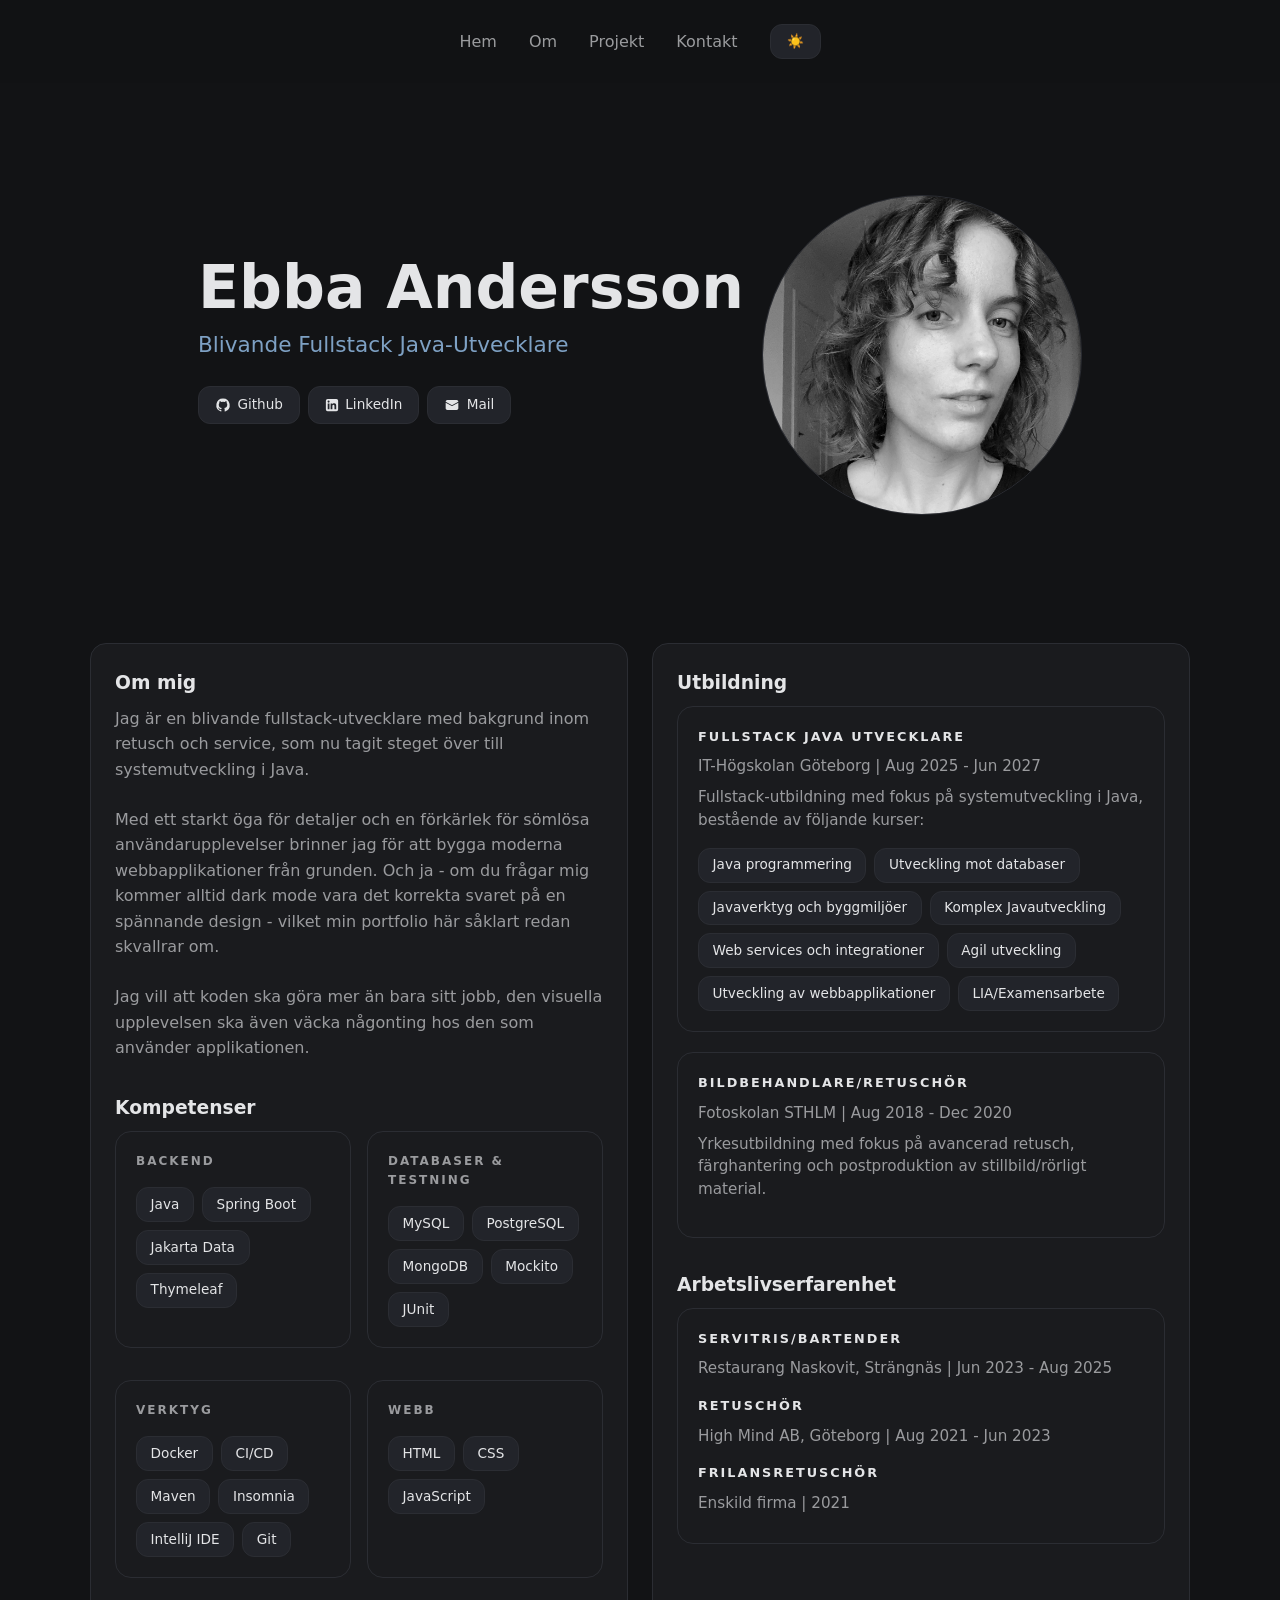
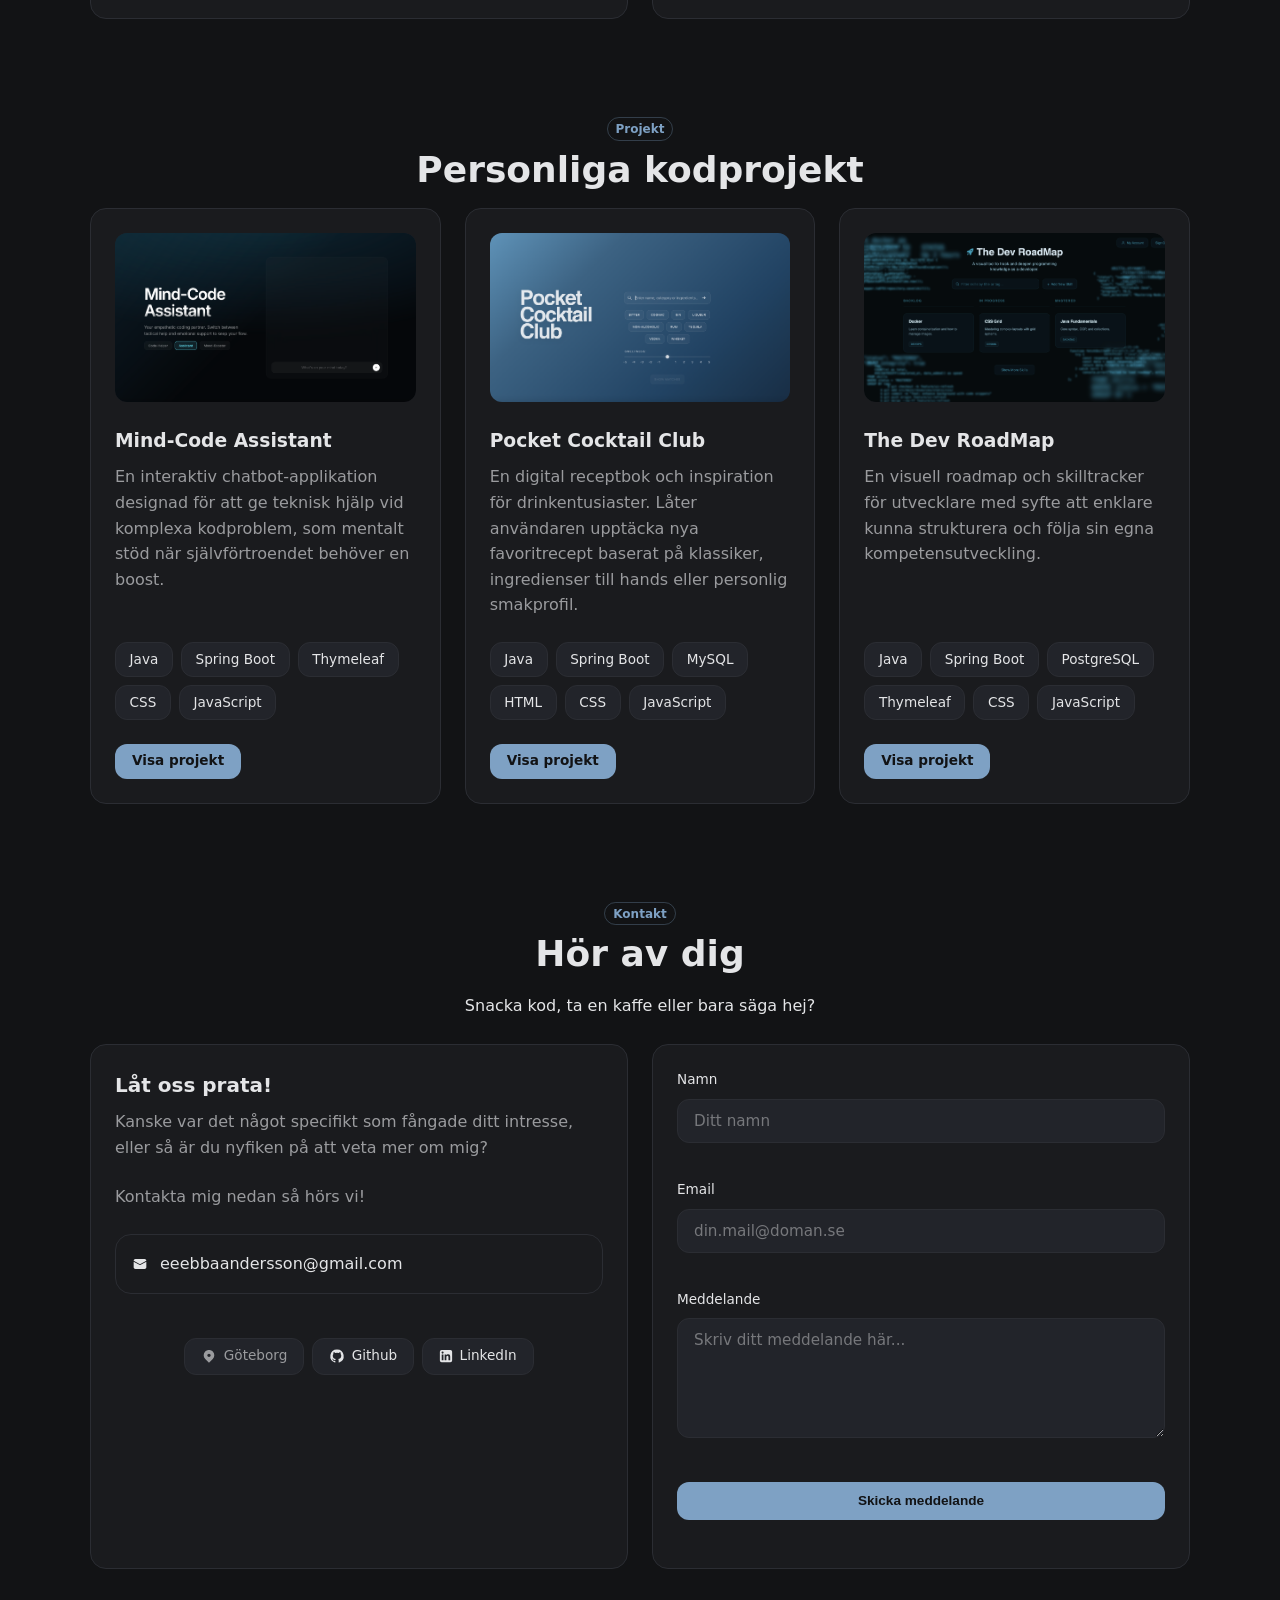
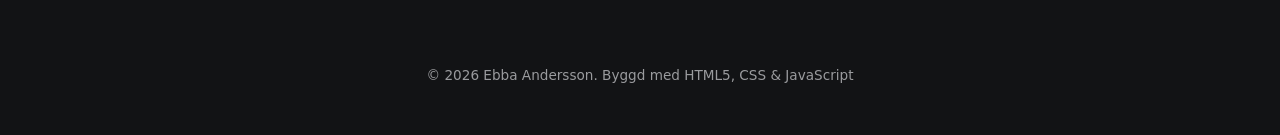
==== commit 95da2846: "docs: update about section and add detailed descriptions for projects" ====
--- a/index.html
+++ b/index.html
@@ -31,7 +31,7 @@
         <div class="hero-info">
             <h1>Ebba Andersson</h1>
             <h3 class="hero-title">Blivande Fullstack Java-Utvecklare</h3>
-            <p>Lorem ipsum dolor sit amet, consectetur adipisicing elit.</p>
+           
             
             <div class="hero-links">
                 <a href="https://github.com/eeebbaandersson" target="_blank" rel="noopener" class="btn">
@@ -66,9 +66,11 @@
             <!-- Profile-->
             <article class="about-card">
                 <h3>Om mig</h3>
-                <p>Lorem ipsum dolor sit amet, consectetur adipisicing elit. Accusamus beatae commodi deleniti dolorem, doloremque eveniet expedita impedit incidunt inventore officiis pariatur provident, quam quisquam repudiandae sapiente sed, sequi voluptas voluptates</p>
-                
-                <p>Lorem ipsum dolor sit amet, consectetur adipisicing elit. Accusamus beatae commodi deleniti dolorem, doloremque eveniet expedita impedit incidunt inventore officiis pariatur provident, quam quisquam repudiandae sapiente sed, sequi voluptas voluptates</p>
+                <p>Jag är en blivande fullstack-utvecklare med bakgrund inom retusch och service, som nu tagit steget över till systemutveckling i Java.</p>
+
+                <p>Med ett starkt öga för detaljer och en förkärlek för sömlösa användarupplevelser brinner jag för att bygga moderna webbapplikationer från grunden. Och ja - om du frågar mig kommer alltid dark mode vara det korrekta svaret på en spännande design - vilket min portfolio här såklart redan skvallrar om.</p>
+
+                <p>Jag vill att koden ska göra mer än bara sitt jobb, den visuella upplevelsen ska även väcka någonting hos den som använder applikationen.</p>
             </article>
 
     
--- a/css/index.css
+++ b/css/index.css
@@ -36,22 +36,6 @@
     --accent-blue-hover: #9bbbe2;
 }
 
-body.light-mode {
-    --bg-main: #f8f9fa;
-    --bg-card: #ffffff;
-    --bg-tag: #e9ecef;
-    --text-primary: #1a1b1e;
-    --text-muted: #6c757d;
-    --border-subtle: #dee2e6;
-    --border-accent: #ced4da;
-    
-    --bg-btn-hover: #e2e8f0;
-    --border-btn-hover: var(--border-accent);
-    
-    --accent-blue: #7da5d3;
-    --accent-blue-hover: #9bbbe2;
-}
-
 
 * {
     box-sizing: border-box;
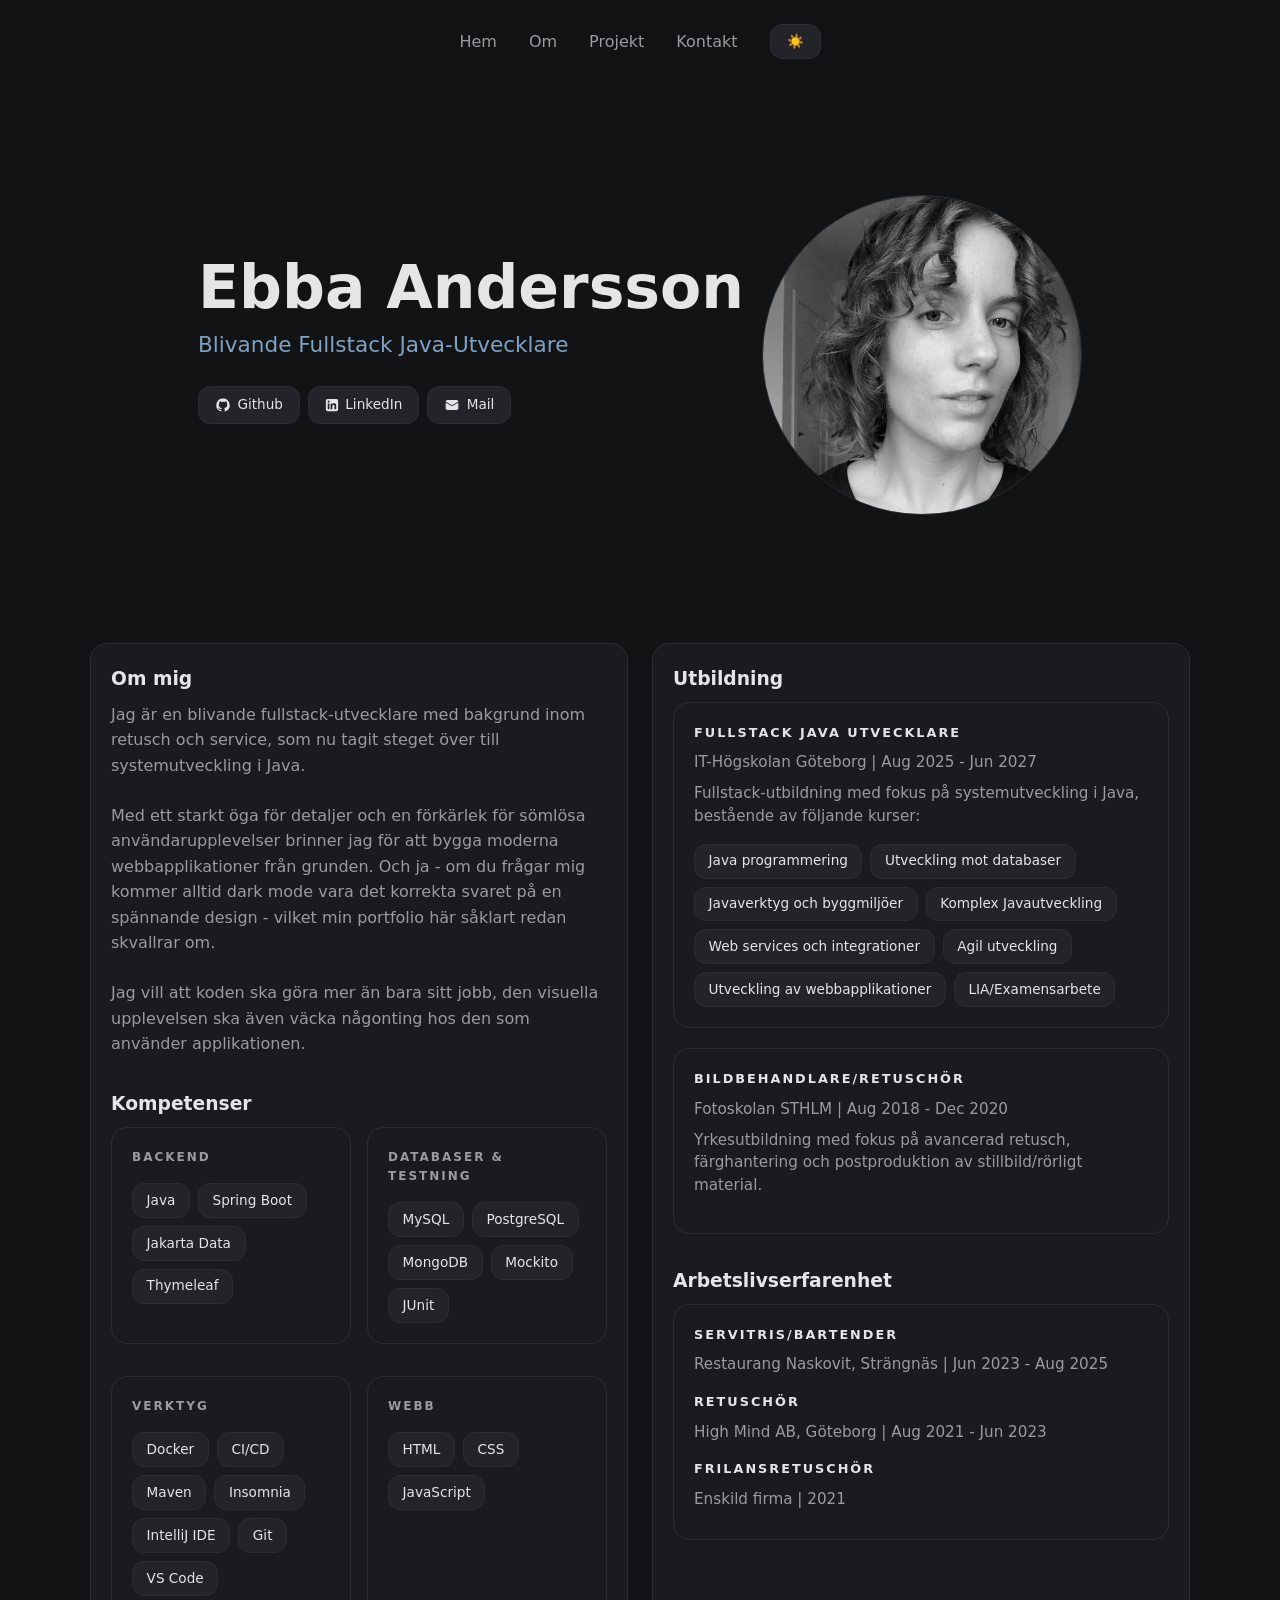
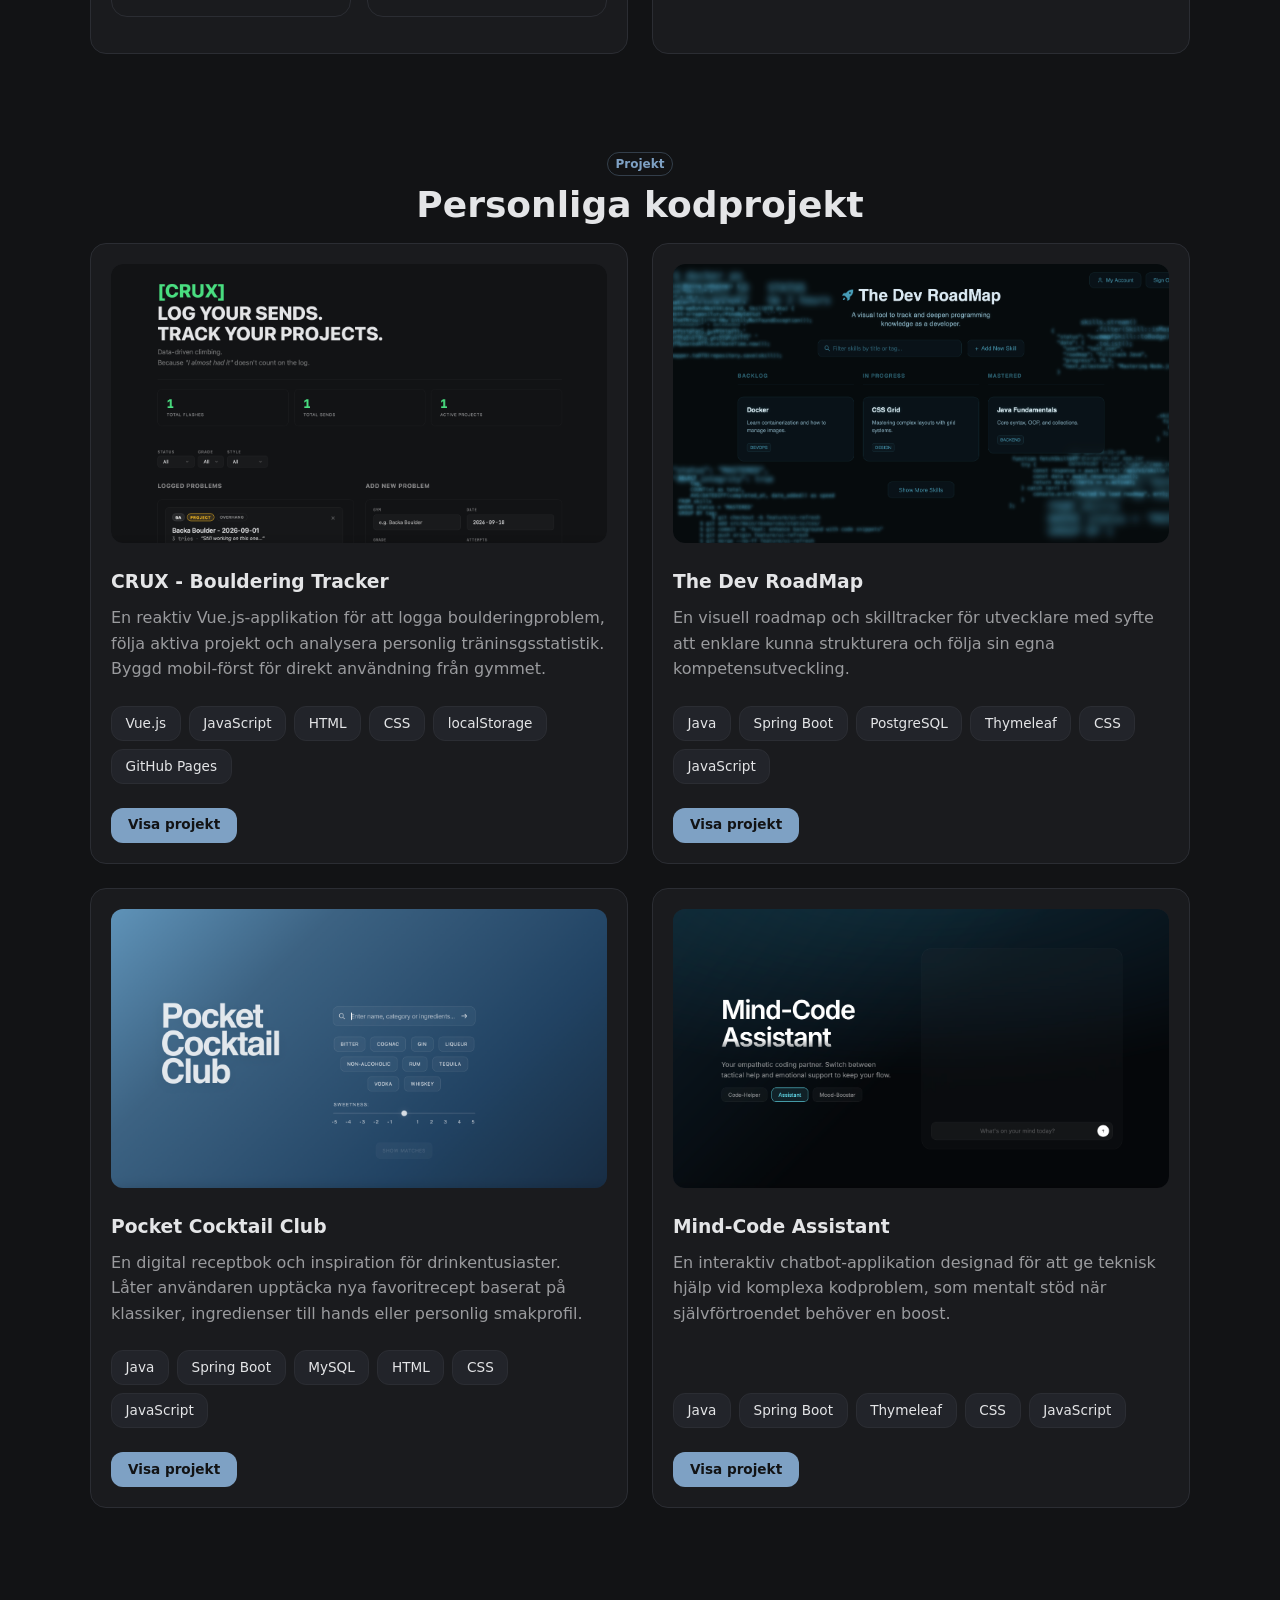
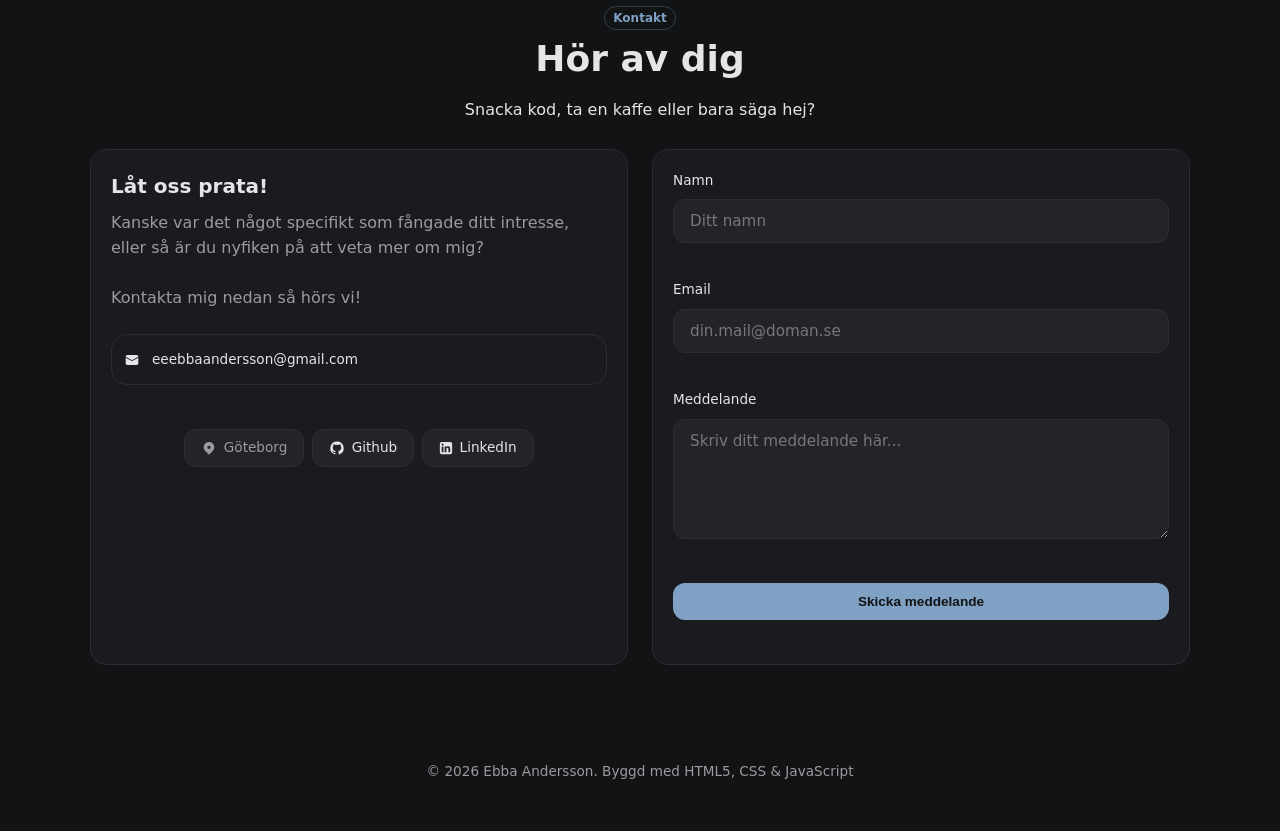
==== commit 083c2692: "feat: add CRUX project card and details page" ====
--- a/index.html
+++ b/index.html
@@ -107,7 +107,8 @@
                         <li>Maven</li>
                         <li>Insomnia</li>
                         <li>IntelliJ IDE</li>
-                         <li>Git</li>
+                        <li>Git</li>
+                        <li>VS Code</li>
                     </ul>
                 </article>
 
--- a/css/index.css
+++ b/css/index.css
@@ -56,6 +56,11 @@
     line-height: 1.6;   
 }
 
+html, body {
+    max-width: 100%;
+    overflow-x: hidden;
+}
+
 h2 {
     font-size: 2.25rem;
     margin-bottom: 10px;
@@ -269,7 +274,7 @@
 
 
 .about-grid, .project-grid, .contact-container {
-    width: 90%;
+    width: 100%;
     max-width: 500px;
     margin: 0 auto;
     display: grid;
@@ -281,8 +286,9 @@
 .about-container, .project-card, .contact-card {
     background-color: var(--bg-card);
     border: 1px solid var(--border-subtle);
-    padding: 1.5rem;
+    padding: 1.25rem;
     border-radius: var(--border-radius-card);
+    width: 100%;
 }
 
 .about-container h3:not(:first-child) {
@@ -449,11 +455,23 @@
     background-color: transparent;
     border: 1px solid var(--border-subtle);
     border-radius: var(--border-radius-card);
-    padding: 1rem;
+    padding: 0.85rem 0.75rem;
     margin-bottom: 1.25rem;
     color: var(--text-primary);
     text-decoration: none;
     transition: 0.2s ease;
+    font-size: 0.85rem;
+
+    max-width: 100%;
+    min-width: 0;
+    overflow-wrap: anywhere;
+}
+
+.info-container span, 
+.info-container p {
+    min-width: 0;
+    overflow-wrap: anywhere;
+    word-break: break-word;
 }
 
 .info-container:hover {
@@ -468,7 +486,7 @@
 .contact-links {
     display: flex;
     justify-content: center;
-    flex-wrap: nowrap;
+    flex-wrap: wrap;
     margin-top: 1.5rem;
     gap: 0.5rem;
 }
@@ -656,7 +674,7 @@
     }
 
     .project-grid {
-        grid-template-columns: repeat(3, 1fr);
+        grid-template-columns: repeat(2, 1fr);
     }
 
     .contact-container {
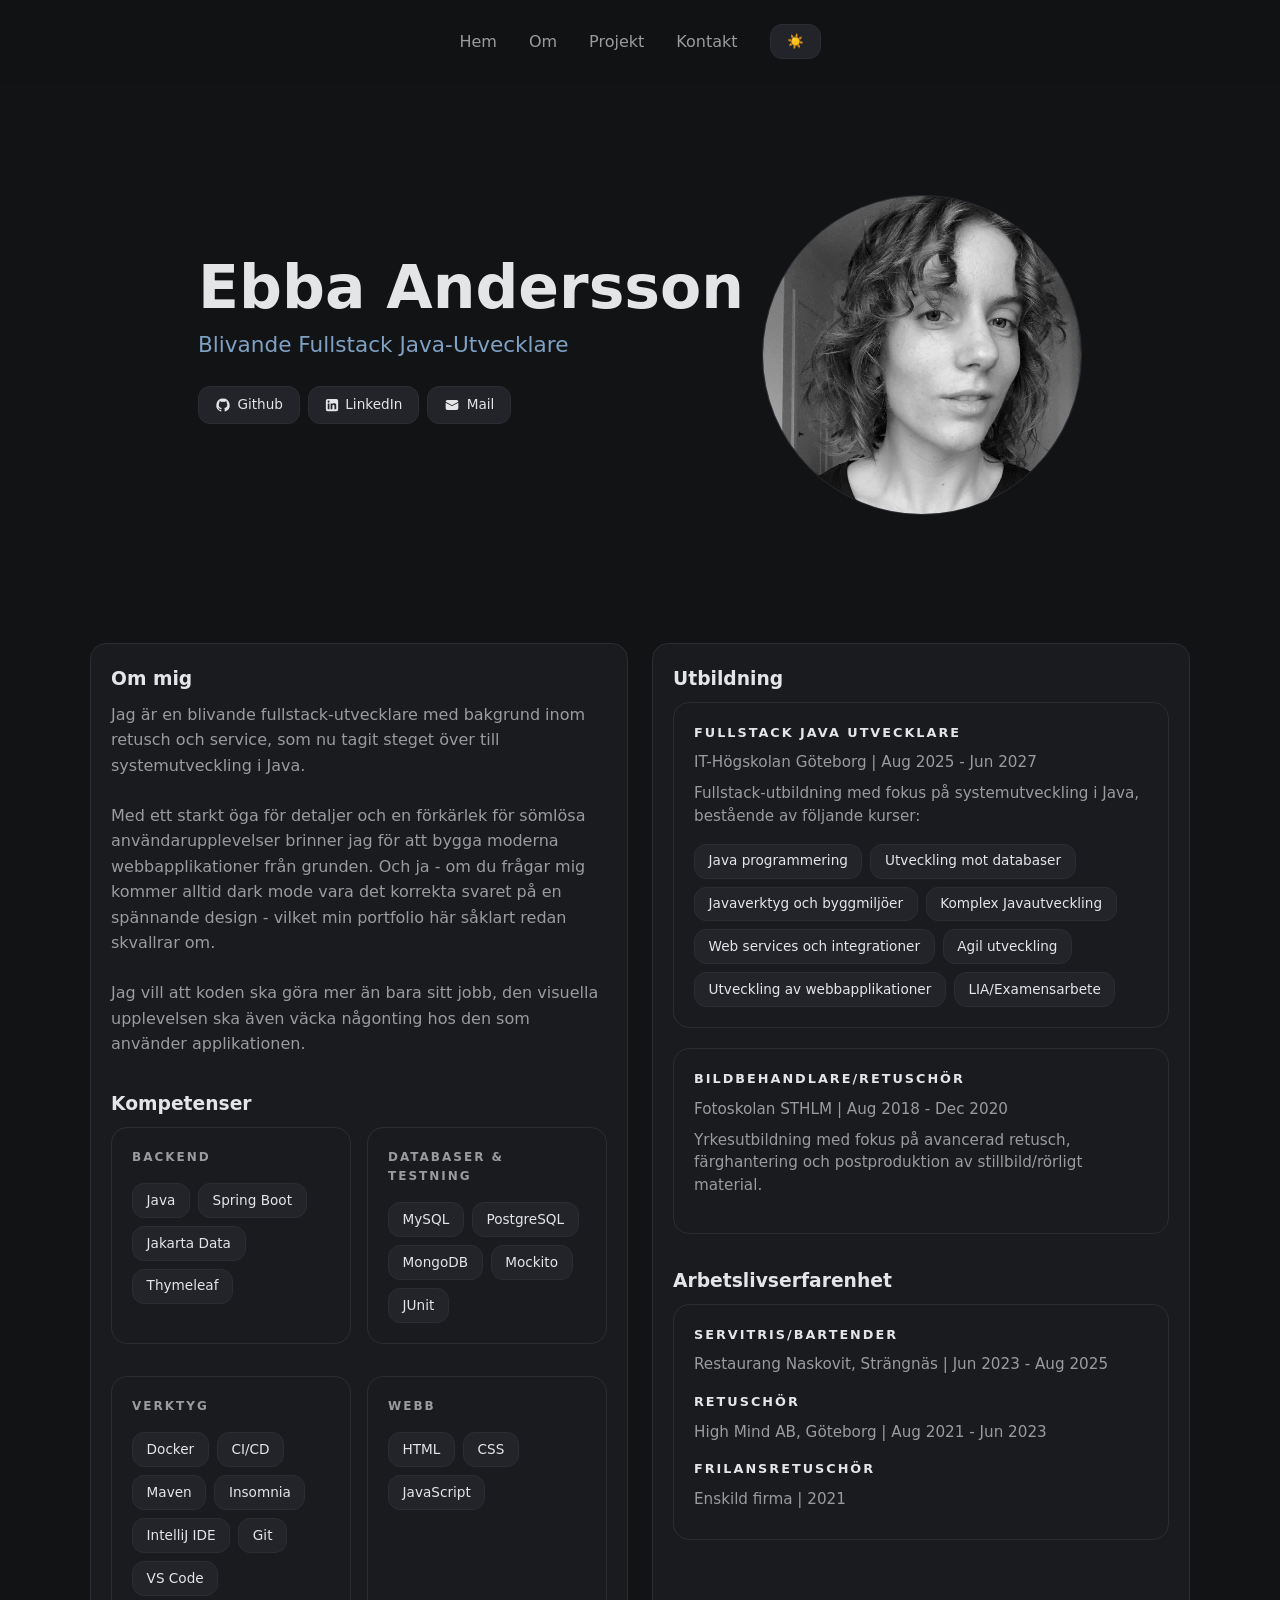
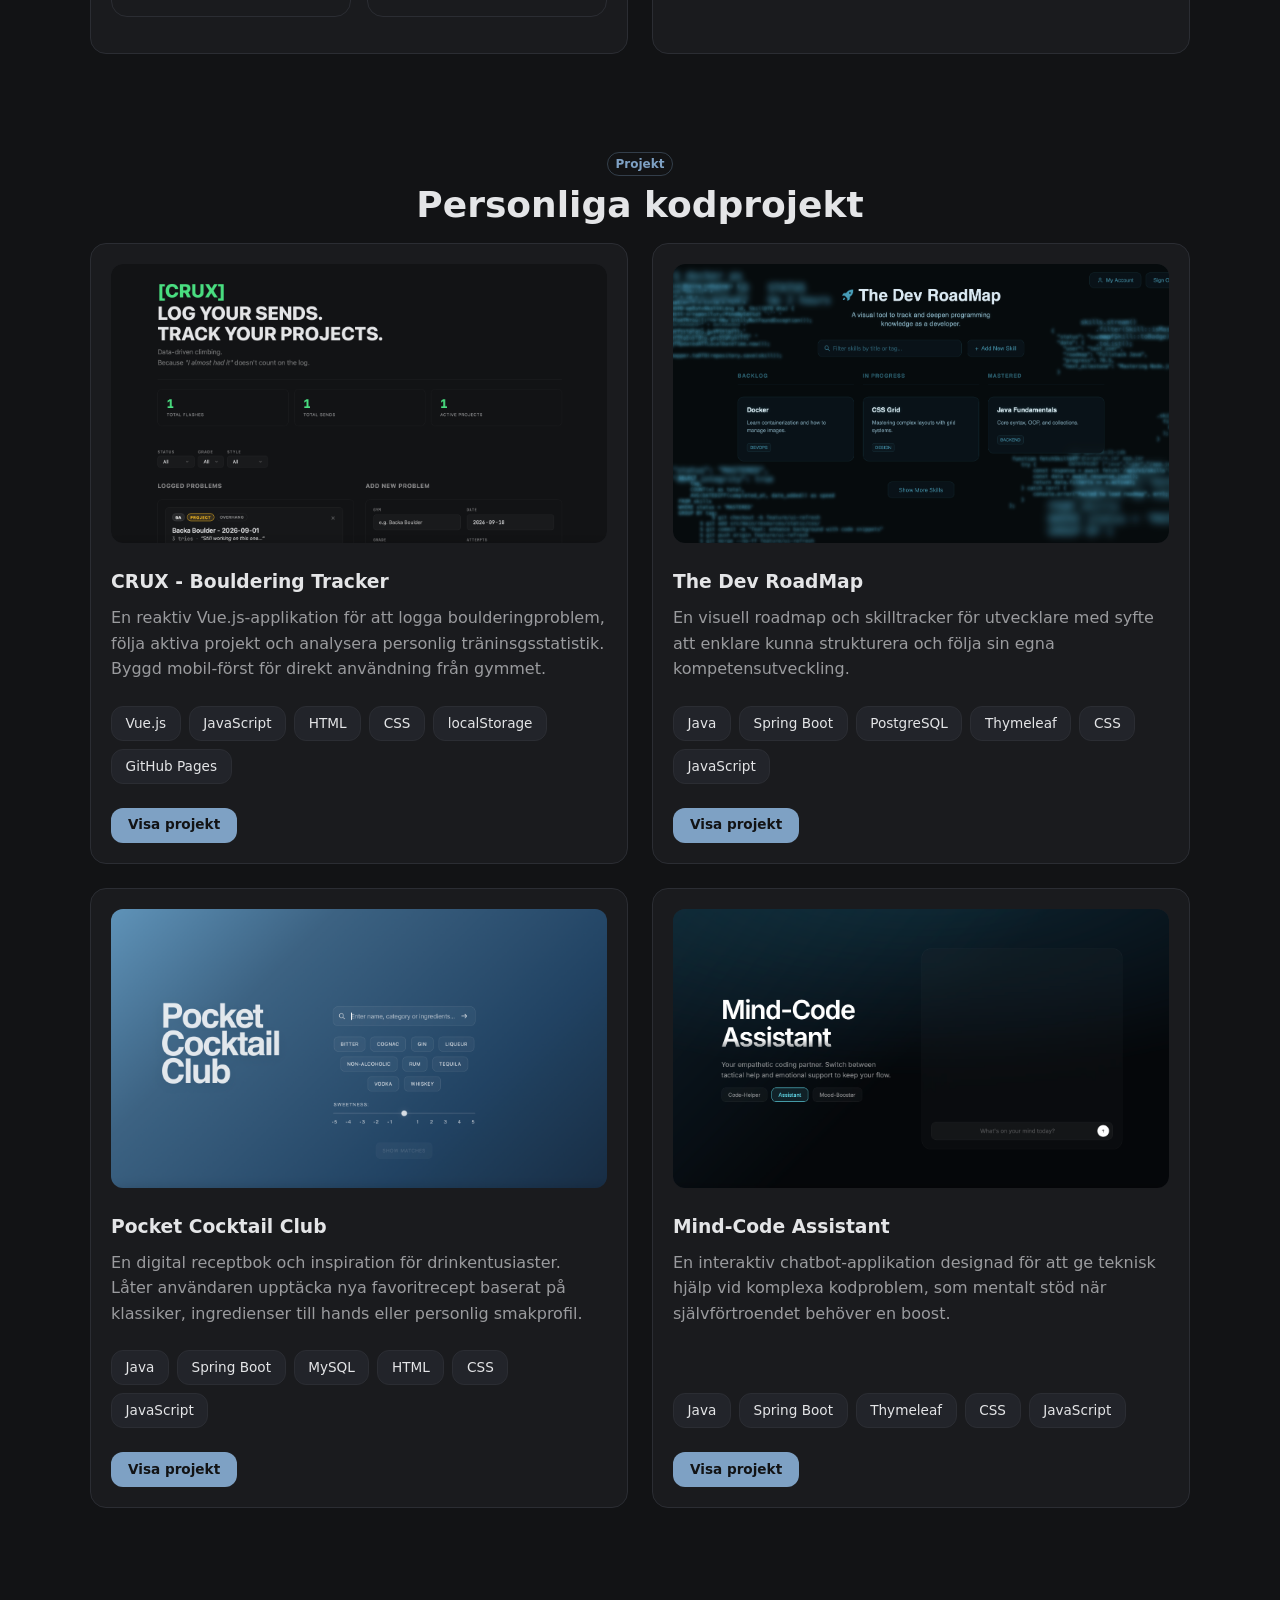
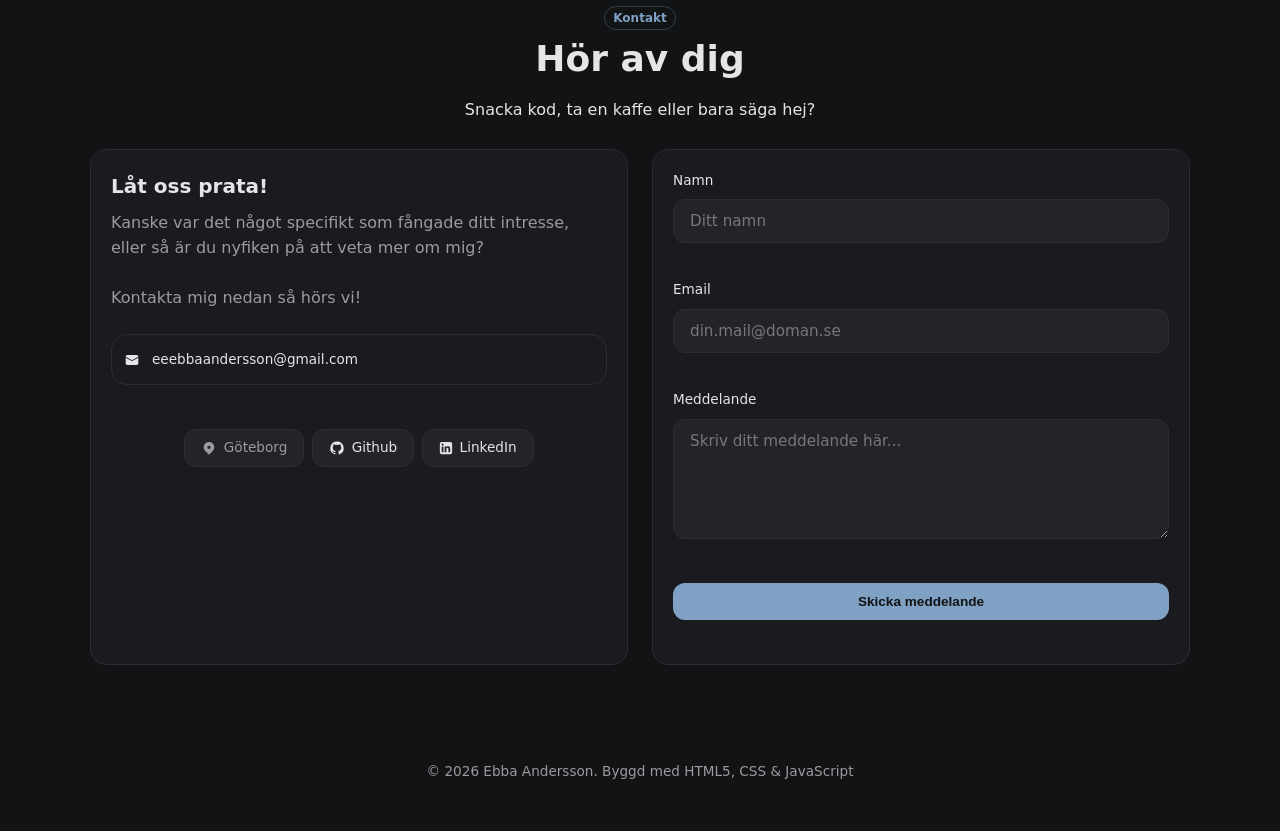
==== commit 2998f52e: "feat: add responsive mobile hamburger menu navigation" ====
--- a/index.html
+++ b/index.html
@@ -10,15 +10,24 @@
 
       <!-- NAVIGATION -->
     <header class="main-header">
-        <nav>
+        <div class="nav-container">
+
+            <button id="menu-toggle-btn" class="menu-toggle-btn" aria-label="Öppna meny">
+                <span></span>
+                <span></span>
+                <span></span>
+            </button>
+            
+            <nav class="nav-links">
                 <a href="#hero">Hem</a>
                 <a href="#about">Om</a>
                 <a href="#projects">Projekt</a>
                 <a href="#contact">Kontakt</a>
                 <button id="theme-toggle" class="btn" aria-label="Växla tema">
-                  <span id="theme-icon">☀️</span>
+                     <span id="theme-icon">☀️</span>
                 </button>
-        </nav>
+            </nav>
+        </div>
     </header>
       
 
--- a/css/index.css
+++ b/css/index.css
@@ -54,11 +54,11 @@
     color: var(--text-primary);
     font-family: var(--font-main);
     line-height: 1.6;   
+     position: relative;
 }
 
 html, body {
     max-width: 100%;
-    overflow-x: hidden;
 }
 
 h2 {
@@ -80,29 +80,71 @@
     position: sticky;
     top: 0;
     z-index: 100;
-
     background-color: var(--bg-main-header);
     backdrop-filter: blur(8px);
     -webkit-backdrop-filter: blur(8px);
 }
 
-
-nav {
-    display: flex;
+.menu-toggle-btn {
+    display: flex;
+    flex-direction: column;
+    justify-content: space-between;
+    width: 26px;
+    height: 20px;
+    background: transparent;
+    border: none;
+    cursor: pointer;
+    padding: 0;
+    position: relative;
+    z-index: 101;
+}
+
+.menu-toggle-btn span {
+    width: 100%;
+    height: 2px;
+    background-color: var(--text-primary);
+    border-radius: 2px;
+    transition: all 0.3s ease;
+    pointer-events: none;
+}
+
+.nav-container {
+    display: flex;
+    justify-content: flex-end;
+    align-items: center;
+    padding: 1rem 1.5rem;
+    position: relative;
+}
+
+
+.nav-links {
+    display: none;
+    position: absolute;
+    top:100%;
+    left: 0;
+    width: 100%;
+    background-color: var(--bg-main-header);
+    backdrop-filter: blur(8px);
+    -webkit-backdrop-filter: blur(8px);
     flex-direction: column;
     align-items: center;
-    gap: 0.75rem;
+    gap: 1.25rem;
     padding: 1.5rem 0;
-}
-
-nav a {
+    border-bottom: 1px solid var(--border-subtle);
+}
+
+.nav-links.active {
+    display: flex;
+}
+
+.nav-links a {
     text-decoration: none;   
     font-size: 1rem;
     color: var(--text-muted);
     transition: color 0.2s ease;
 }
 
-nav a:hover {
+.nav-links a:hover {
     color: var(--accent-blue);
 }
 
@@ -586,9 +628,26 @@
         scroll-padding-top: 60px;
     }
 
-    nav {
+    .menu-toggle-btn {
+        display: none;
+    }
+
+    .nav-container {
+        justify-content: center;
+        padding: 0; 
+        width: 100%;
+        max-width: 1100px;
+        margin: 0 auto;
+    }
+
+    .nav-links {
+        display: flex;
+        position: static;
         flex-direction: row;
         justify-content: center;
+        border-bottom: none;
+        width: 100%;
+        padding: 1.5rem 0;
         gap: 2rem;
     }
 
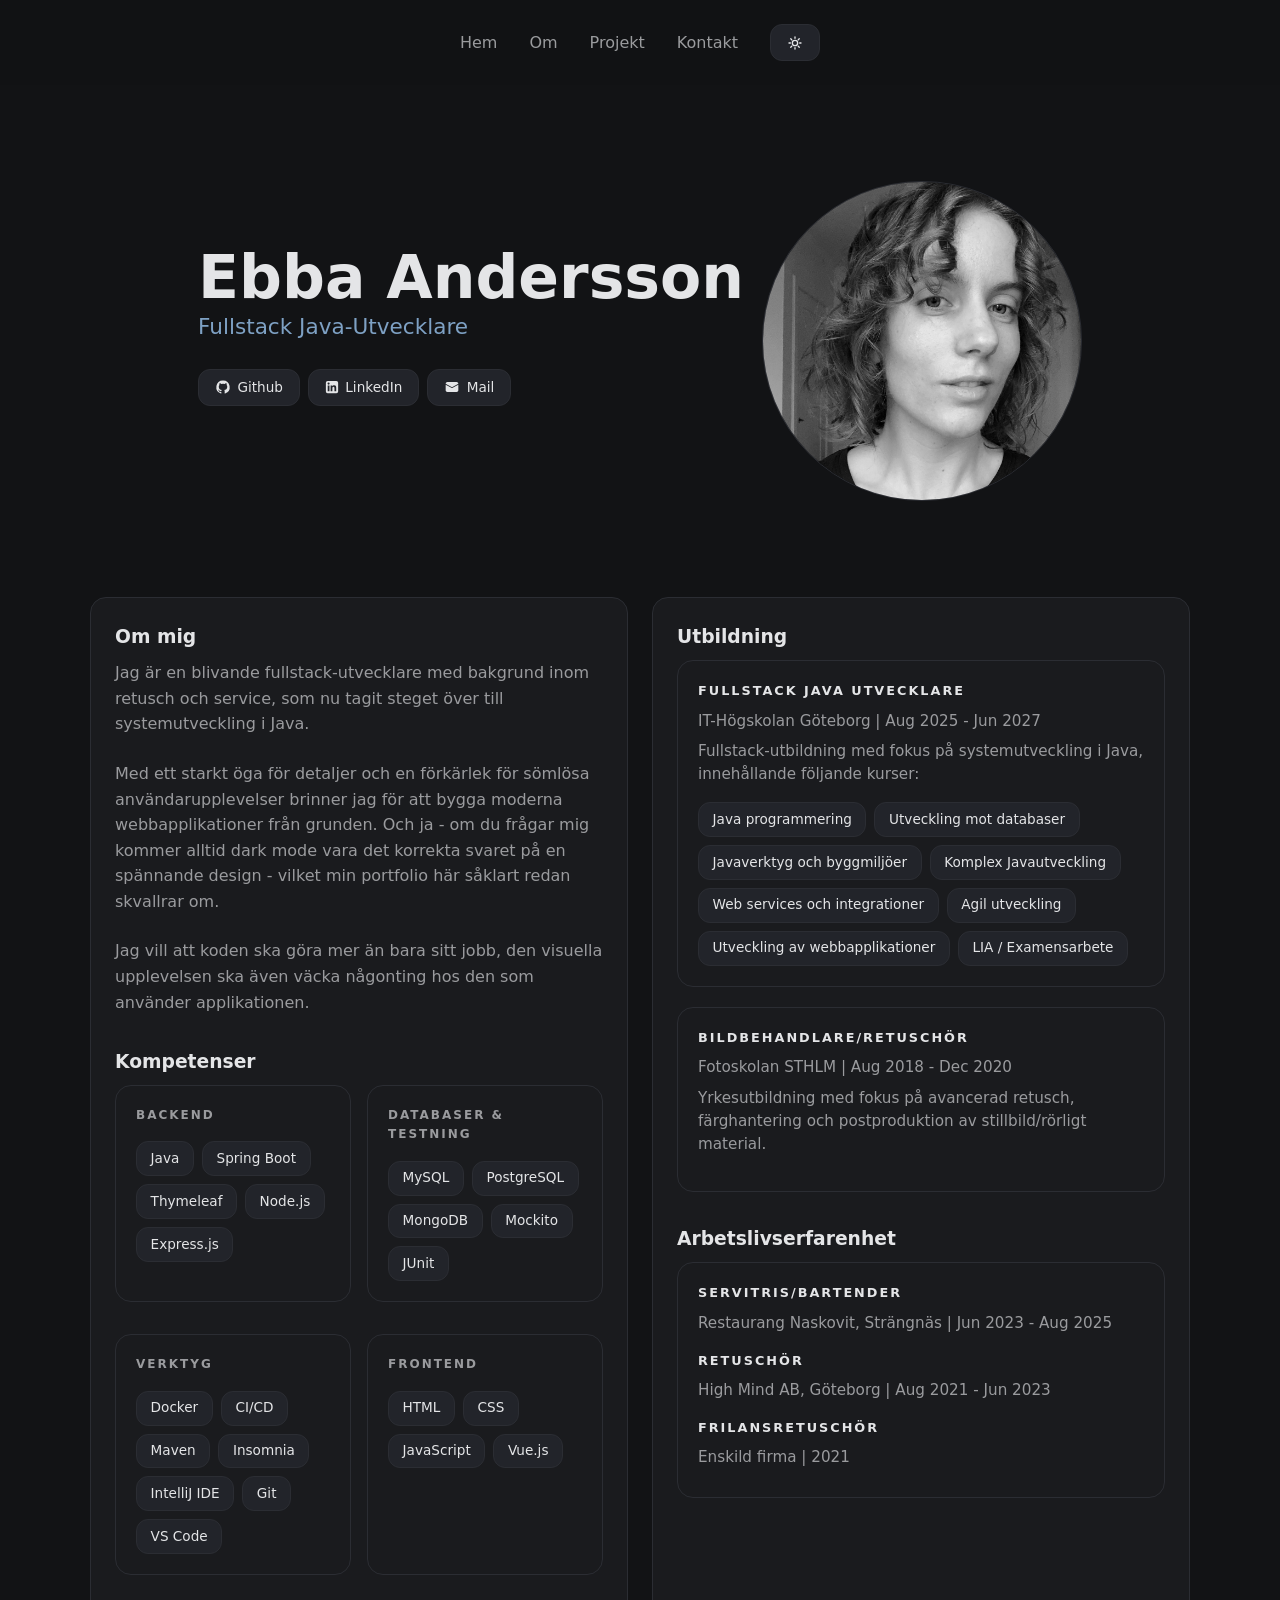
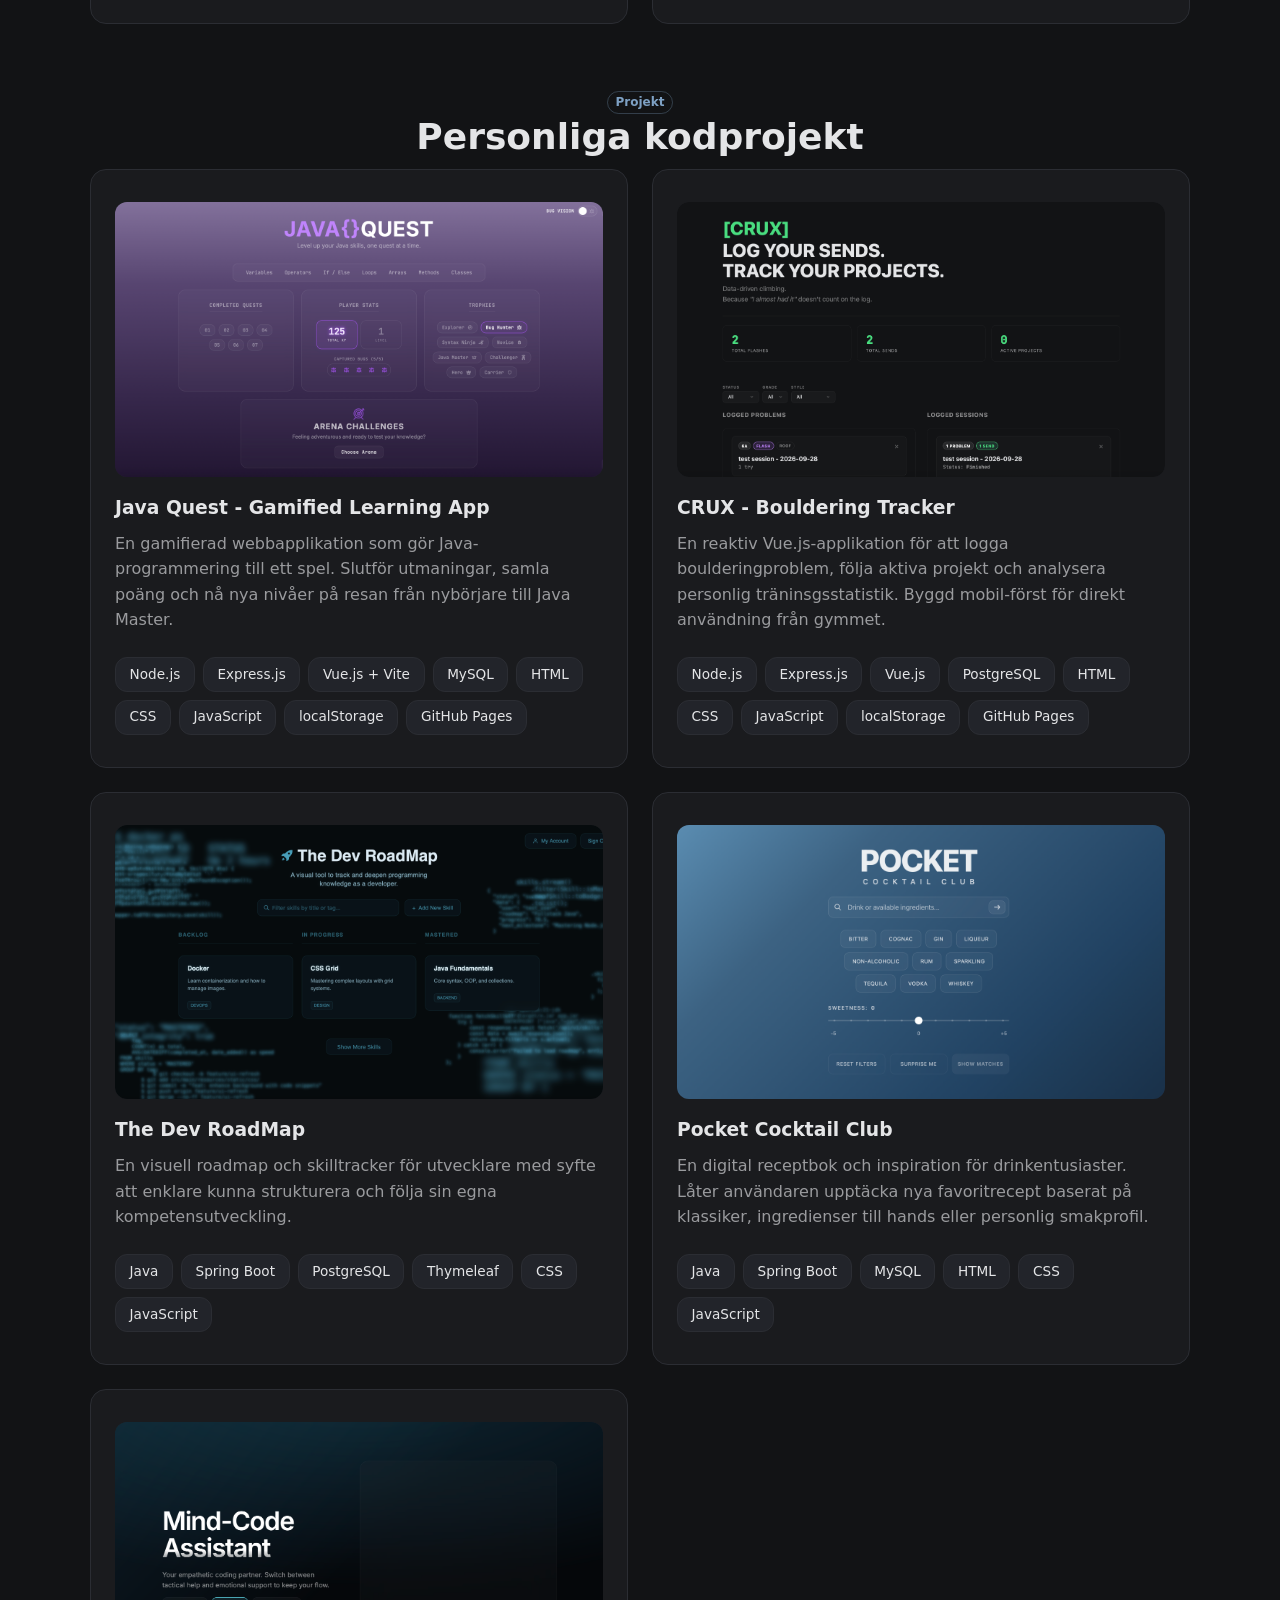
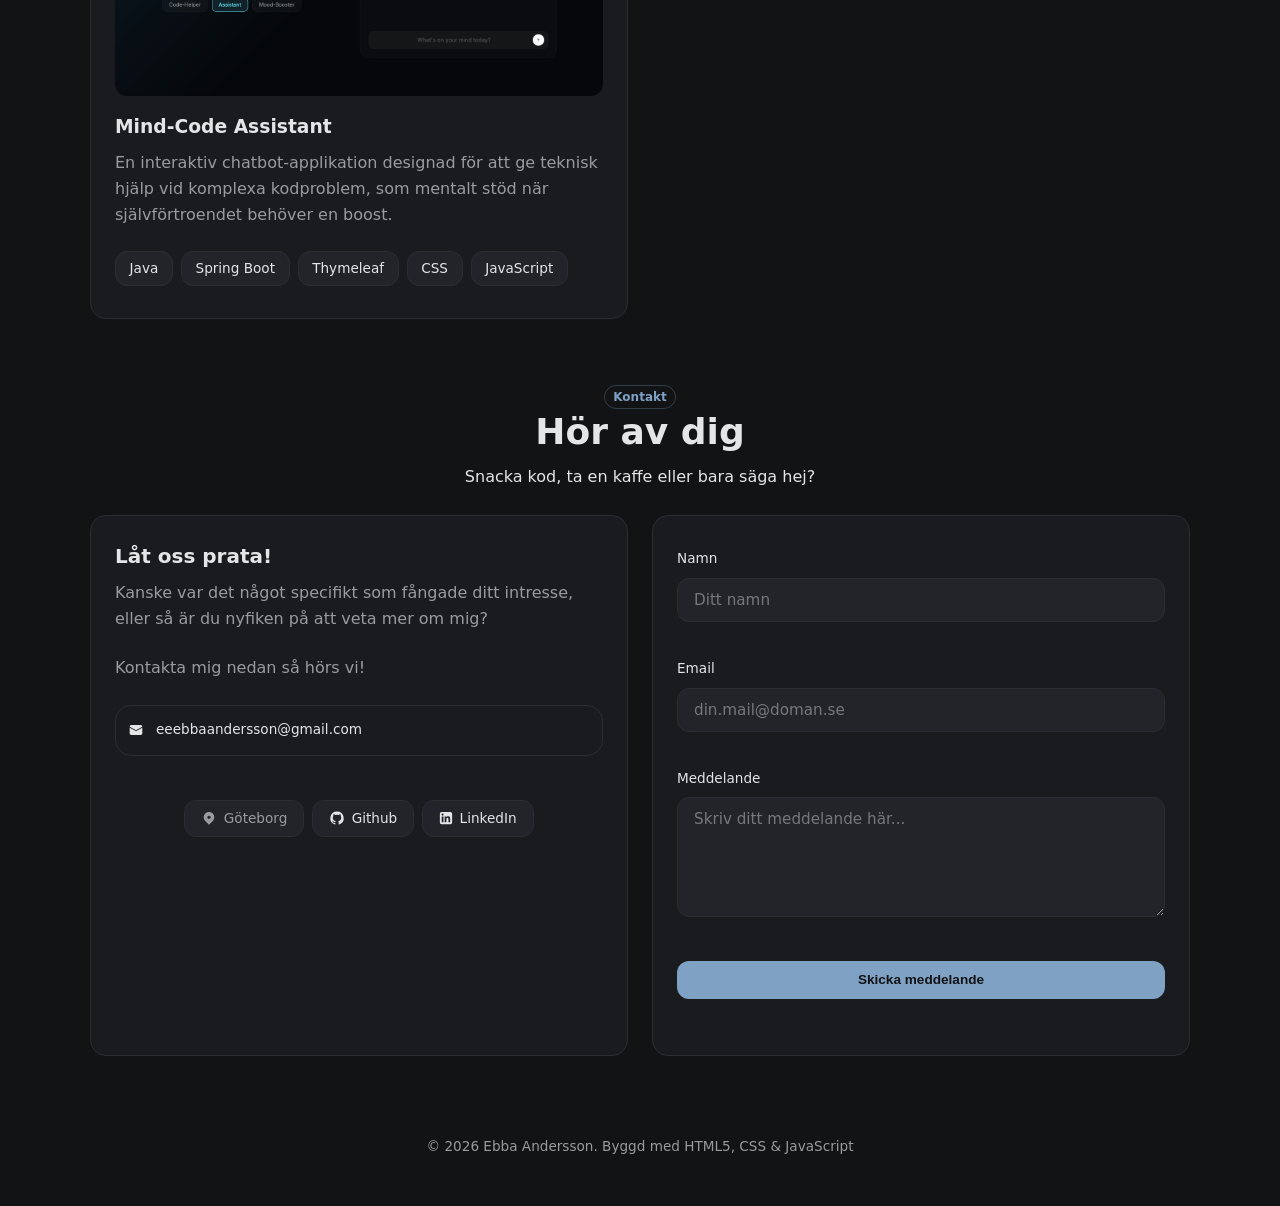
==== commit a9f6a60d: "feat: refine UI, update techstack and add JavaQuest project - Refine project cards by making the, cl" ====
--- a/index.html
+++ b/index.html
@@ -24,7 +24,7 @@
                 <a href="#projects">Projekt</a>
                 <a href="#contact">Kontakt</a>
                 <button id="theme-toggle" class="btn" aria-label="Växla tema">
-                     <span id="theme-icon">☀️</span>
+                     <span id="theme-icon"></span>
                 </button>
             </nav>
         </div>
@@ -39,7 +39,7 @@
         <!-- HERO INFO -->
         <div class="hero-info">
             <h1>Ebba Andersson</h1>
-            <h3 class="hero-title">Blivande Fullstack Java-Utvecklare</h3>
+            <h3 class="hero-title">Fullstack Java-Utvecklare</h3>
            
             
             <div class="hero-links">
@@ -92,8 +92,9 @@
                     <ul class="tag-list">
                         <li>Java</li>
                         <li>Spring Boot</li>
-                        <li>Jakarta Data</li>
                         <li>Thymeleaf</li>
+                        <li>Node.js</li>
+                        <li>Express.js</li>
                     </ul>
                 </article>
 
@@ -122,11 +123,12 @@
                 </article>
 
                  <article class="skill-category">
-                    <h4>Webb</h4>
+                    <h4>Frontend</h4>
                     <ul class="tag-list">
                         <li>HTML</li>
                         <li>CSS</li>
-                         <li>JavaScript</li>
+                        <li>JavaScript</li>
+                        <li>Vue.js</li>
                     </ul>
                 </article>
 
@@ -140,7 +142,7 @@
                 <article class="education-card">
                  <h4>Fullstack Java Utvecklare</h4>
                  <p class="education-title">IT-Högskolan Göteborg | Aug 2025 - Jun 2027</p>
-                 <p class="education-desc">Fullstack-utbildning med fokus på systemutveckling i Java, bestående av följande kurser:
+                 <p class="education-desc">Fullstack-utbildning med fokus på systemutveckling i Java, innehållande följande kurser:
                  </p>
 
                  <ul class="tag-list">
@@ -151,8 +153,7 @@
                     <li>Web services och integrationer</li>
                     <li>Agil utveckling</li>
                     <li>Utveckling av webbapplikationer</li>
-                
-                    <li>LIA/Examensarbete</li>
+                    <li>LIA / Examensarbete</li>
                  </ul>
                </article>
                 
--- a/css/index.css
+++ b/css/index.css
@@ -54,7 +54,7 @@
     color: var(--text-primary);
     font-family: var(--font-main);
     line-height: 1.6;   
-     position: relative;
+    position: relative;
 }
 
 html, body {
@@ -62,17 +62,19 @@
 }
 
 h2 {
-    font-size: 2.25rem;
-    margin-bottom: 10px;
+    font-size: 1.85rem;
+    line-height: 1.25;
+    margin-bottom: 0.5rem;
 }
 
 h3 {
     margin-bottom: 0.5rem;
+    margin-top: -0.5rem;
 }
 
 
 section {
-    padding: 3rem 1rem;
+    padding: 2rem 1rem;
     text-align: center;
 }
 
@@ -123,9 +125,9 @@
     top:100%;
     left: 0;
     width: 100%;
-    background-color: var(--bg-main-header);
-    backdrop-filter: blur(8px);
-    -webkit-backdrop-filter: blur(8px);
+    background-color: var(--bg-main); 
+    backdrop-filter: blur(16px);
+    -webkit-backdrop-filter: blur(16px);
     flex-direction: column;
     align-items: center;
     gap: 1.25rem;
@@ -166,7 +168,7 @@
 }
 
 .hero-container h1 {
-    font-size: 3rem;
+    font-size: 2.5rem;
     margin-bottom: 0.25rem;
 }
 
@@ -226,21 +228,19 @@
 .project-card {
     display: flex;
     flex-direction: column;
-}
-
-.project-link {
-    background-color: var(--accent-blue);
-    color: #121315;
-    border: 1px solid transparent;
-    font-weight: 600;
-    align-self: flex-start;
-    margin-top: 0;
-}
-
-.project-link:hover {
-    background-color: var(--accent-blue-hover);
-    border-color: transparent;
-    transition: all 0.2s ease;
+    height: 100%; 
+    background-color: var(--bg-card);
+    border: 1px solid var(--border-subtle);
+    padding: 2rem 1.5rem;
+    border-radius: var(--border-radius-card);
+    width: 100%;
+}
+
+.project-card-link {
+    text-decoration: none;
+    color: inherit;
+    display: flex; 
+    flex-direction: column;
 }
 
 .section-badge {
@@ -298,7 +298,7 @@
 }
 
 .mail-icon {
-       display: block;
+    display: block;
     width: 16px;
     height: 16px;
     flex-shrink: 0;
@@ -308,6 +308,28 @@
     mask-size: contain;
 }
 
+.sun-icon {
+     display: block;
+    width: 16px;
+    height: 16px;
+    flex-shrink: 0;
+    background-color: var(--text-primary);
+    mask: url('../icons/sun.svg') no-repeat center;
+     -webkit-mask: url('../icons/sun.svg') no-repeat center;
+    mask-size: contain;
+}
+
+.moon-icon {
+     display: block;
+    width: 16px;
+    height: 16px;
+    flex-shrink: 0;
+    background-color: var(--text-primary);
+    mask: url('../icons/moon.svg') no-repeat center;
+     -webkit-mask: url('../icons/moon.svg') no-repeat center;
+    mask-size: contain;
+}
+
 .btn:hover {
     border-color: var(--border-btn-hover);
     background-color: var(--bg-btn-hover);
@@ -328,7 +350,7 @@
 .about-container, .project-card, .contact-card {
     background-color: var(--bg-card);
     border: 1px solid var(--border-subtle);
-    padding: 1.25rem;
+    padding: 2rem 1.5rem;
     border-radius: var(--border-radius-card);
     width: 100%;
 }
@@ -364,7 +386,7 @@
 
 .project-card .tag-list {
     margin-top: auto;
-    margin-bottom: 1.5rem;
+    margin-bottom: 0;
 
 }
 
@@ -390,6 +412,10 @@
     transition: all 0.2s ease;
 }
 
+.project-card:hover {
+    cursor: pointer;
+}
+
 .tag-list {
     list-style: none;
     display: flex;
@@ -406,8 +432,6 @@
     font-size: 0.85rem;
     font-weight: 500;
 }
-
-
 
 .education-wrapper h3 {
     margin-bottom: 1.25rem;
@@ -466,6 +490,7 @@
 }
 
 .project-image-card {
+    position: relative;
     width: 100%;
     aspect-ratio: 16 / 9;
     border-radius: var(--border-radius-tag);
@@ -480,8 +505,39 @@
     object-fit: cover;
     object-position: top center;
     display: block;
-}
-
+    transition: transform 0.3s ease;
+}
+
+.project-overlay {
+    position: absolute;
+    inset: 0;
+    background-color: rgba(18, 19, 21, 0.6); 
+    backdrop-filter: blur(2px);
+    -webkit-backdrop-filter: blur(2px);
+    display: flex;
+    align-items: center;
+    justify-content: center;
+    opacity: 0;
+    transition: opacity 0.25s ease;
+}
+
+.project-overlay span {
+    color: white;
+    font-weight: 600;
+    font-size: 0.95rem;
+    padding: 0.5rem 1rem;
+   
+   
+    transition: transform 0.25s ease;
+}
+
+.project-card-link:hover .project-overlay {
+    opacity: 1;
+}
+
+.project-card-link:hover .project-overlay span {
+    transform: translateY(0);
+}
 
 .form-group {
     display: flex;
@@ -627,6 +683,11 @@
     html {
         scroll-padding-top: 60px;
     }
+
+    h2 {
+    font-size: 2.25rem;
+    margin-bottom: 10px;
+}
 
     .menu-toggle-btn {
         display: none;
@@ -649,6 +710,10 @@
         width: 100%;
         padding: 1.5rem 0;
         gap: 2rem;
+
+        background-color: transparent; 
+        backdrop-filter: none;
+        -webkit-backdrop-filter: none;
     }
 
     .hero-container {
